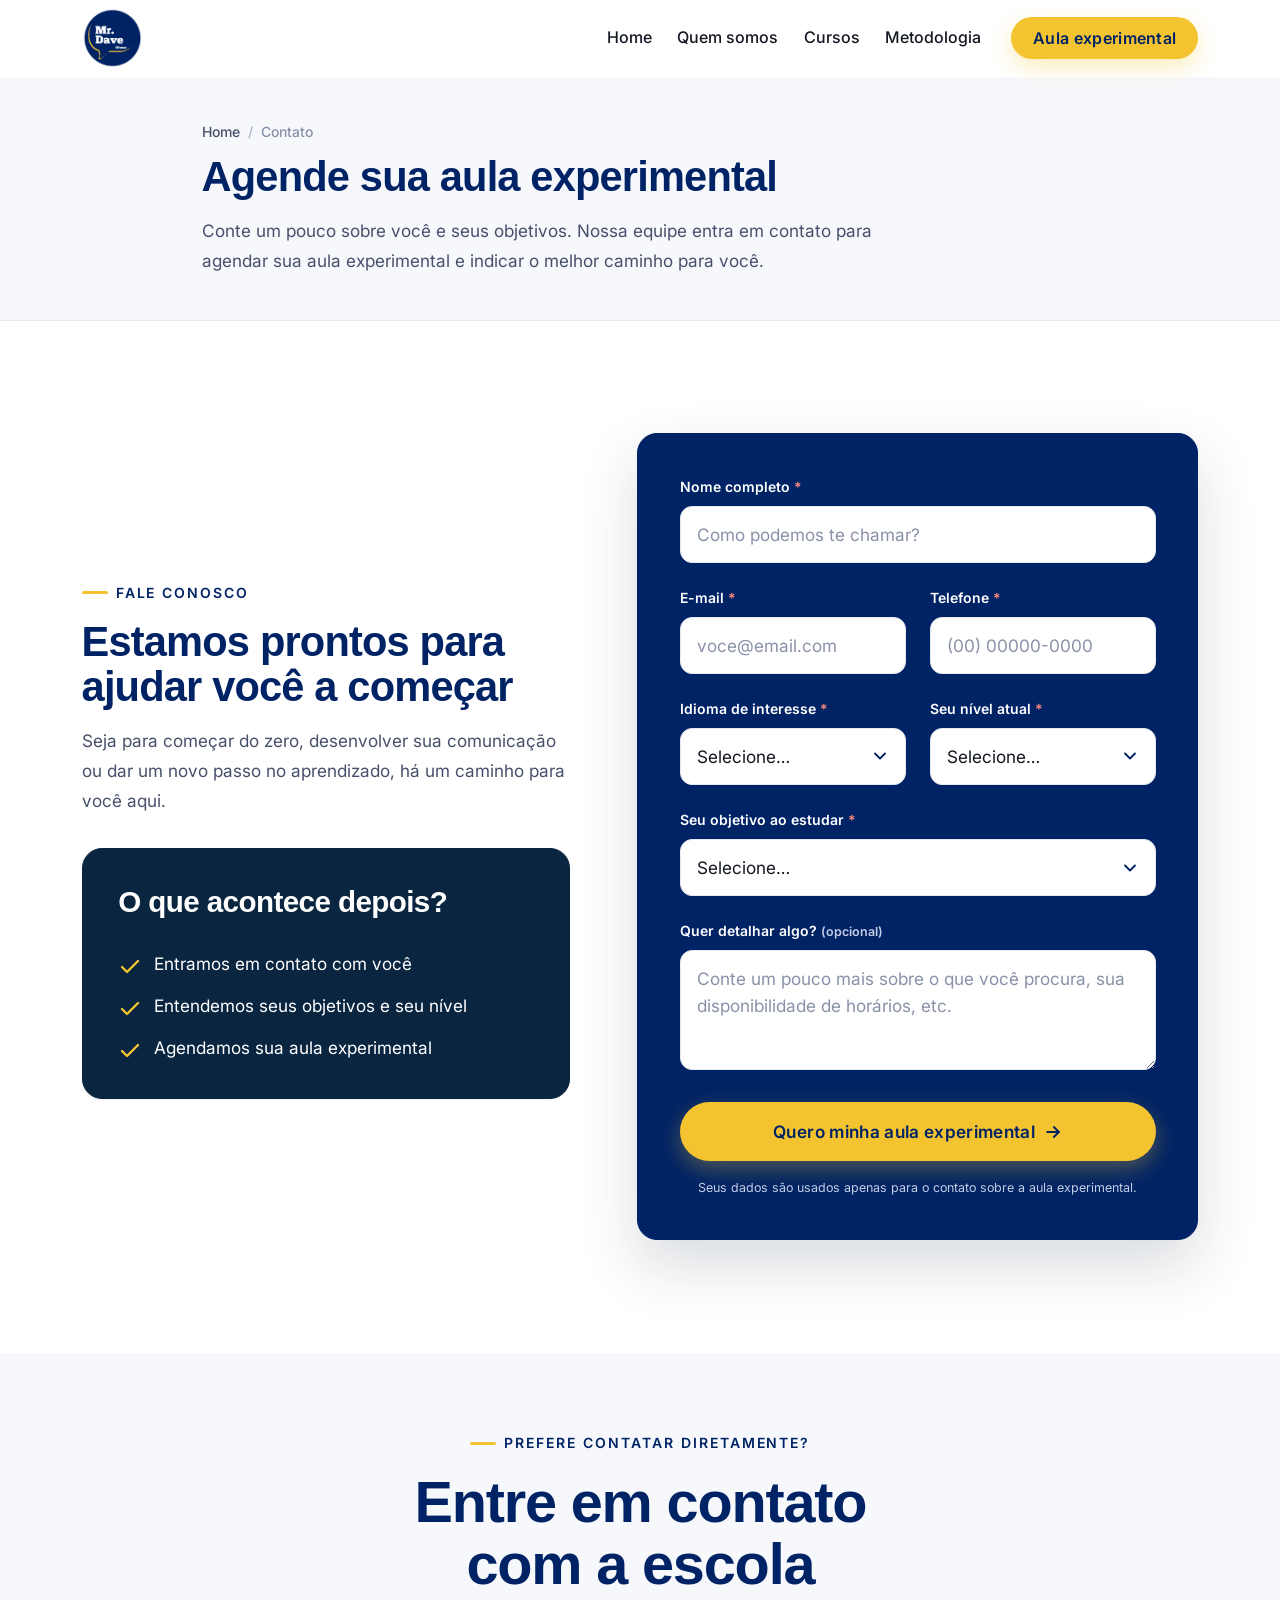
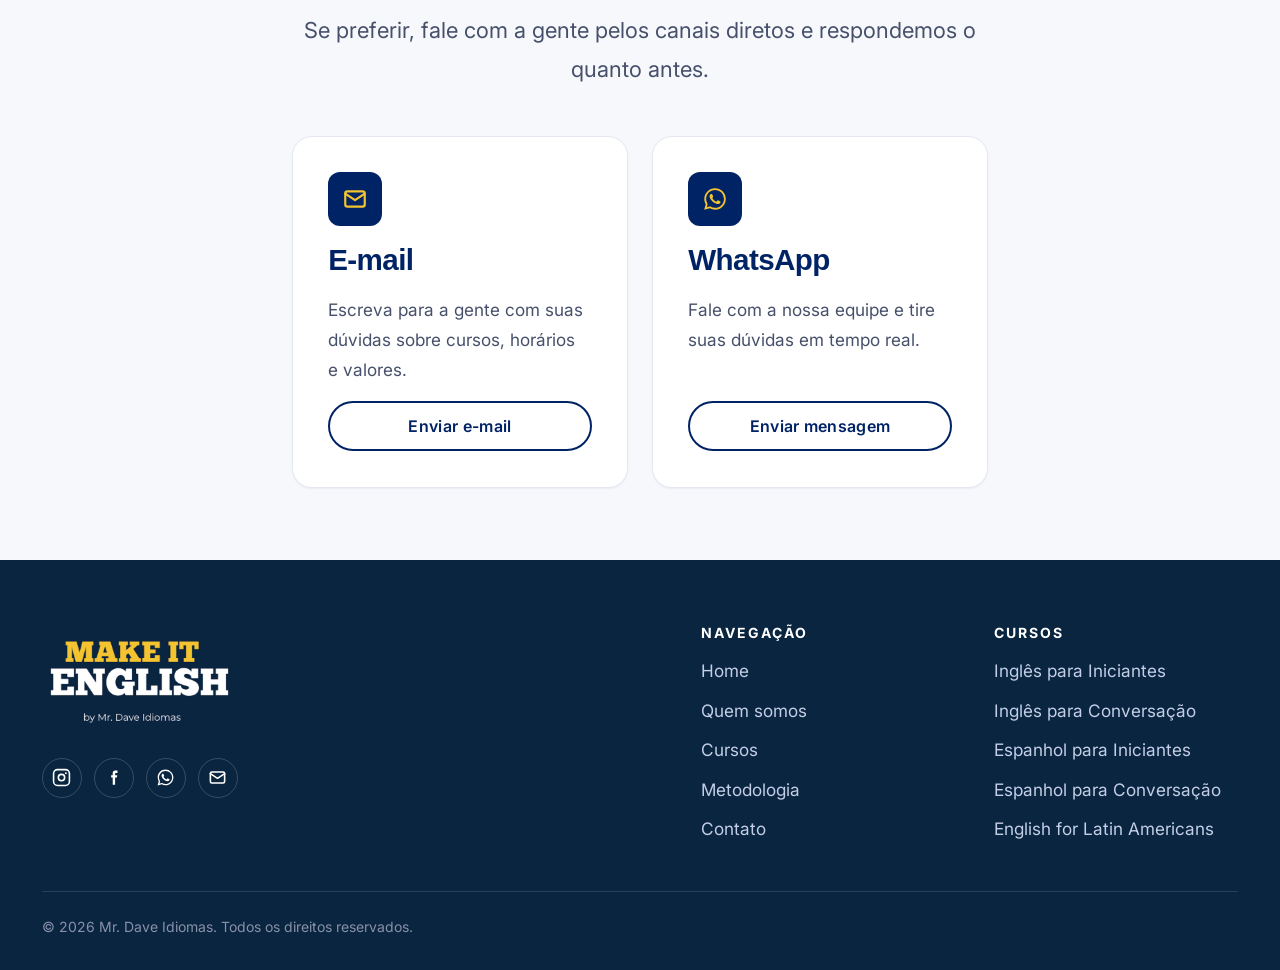
==== contato/index.html @ be6ec518 "Correção de formato do favicon" ====
<!DOCTYPE html>
<html lang="pt-BR">
<head>
  <meta charset="UTF-8" />
  <meta name="viewport" content="width=device-width, initial-scale=1.0" />
  <title>Aula experimental &amp; Contato — Mr. Dave Idiomas</title>
  <meta name="description" content="Agende sua aula experimental de inglês ou espanhol na Mr. Dave Idiomas. Preencha o formulário e nossa equipe entra em contato com você." />

  <link rel="icon" href="/assets/logos/favicon.png" type="image/svg+xml" />
  <link rel="apple-touch-icon" href="/assets/logos/mr-dave-tile.png" />
  <meta name="theme-color" content="#002365" />

  <meta property="og:type" content="website" />
  <meta property="og:title" content="Aula experimental — Mr. Dave Idiomas" />
  <meta property="og:description" content="Dê o primeiro passo para se comunicar com confiança." />
  <meta property="og:image" content="/assets/logos/mr-dave-tile.png" />

  <link rel="preconnect" href="https://fonts.googleapis.com" />
  <link rel="preconnect" href="https://fonts.gstatic.com" crossorigin />
  <link href="https://fonts.googleapis.com/css2?family=Inter:wght@400;500;600;700&family=Roboto+Slab:wght@400;500;700;900&display=swap" rel="stylesheet" />

  <link rel="stylesheet" href="/assets/css/tokens.css" />
  <link rel="stylesheet" href="/assets/css/base.css" />
  <link rel="stylesheet" href="/assets/css/components.css" />
  <link rel="stylesheet" href="/assets/css/pages.css" />
</head>
<body data-page="contato">
  <div id="site-header"></div>

  <main id="main">
    <!-- ================= PAGE HERO ================= -->
    <section class="page-hero">
      <div class="container page-hero__inner">
        <nav class="breadcrumb" aria-label="Você está em">
          <a href="/">Home</a><span aria-hidden="true">/</span> Contato
        </nav>
        <h1>Agende sua aula experimental</h1>
        <p class="page-hero__lead">
          Conte um pouco sobre você e seus objetivos. Nossa equipe entra em contato
          para agendar sua aula experimental e indicar o melhor caminho para você.
        </p>
      </div>
    </section>

    <!-- ================= CONTATO ================= -->
    <section class="section">
      <div class="container">
        <div class="contact-layout">
          <!-- Aside com informações -->
          <aside class="contact-aside">
            <div class="stack">
              <div>
                <p class="eyebrow">Fale conosco</p>
                <h2 style="font-size: var(--fs-2xl);">Estamos prontos para ajudar você a começar</h2>
                <p style="color: var(--color-ink-soft); line-height: var(--lh-relaxed); margin-top: var(--space-4);">
                  Seja para começar do zero, desenvolver sua comunicação ou dar um
                  novo passo no aprendizado, há um caminho para você aqui.
                </p>
              </div>

              <div class="card contact-next" data-reveal>
                <h3>O que acontece depois?</h3>
                <ul class="showcase__list" style="margin-top: var(--space-4);">
                  <li>
                    <svg viewBox="0 0 24 24" fill="none" stroke="currentColor" stroke-width="2.4" stroke-linecap="round" stroke-linejoin="round" aria-hidden="true"><path d="M20 6 9 17l-5-5"/></svg>
                    <span>Entramos em contato com você</span>
                  </li>
                  <li>
                    <svg viewBox="0 0 24 24" fill="none" stroke="currentColor" stroke-width="2.4" stroke-linecap="round" stroke-linejoin="round" aria-hidden="true"><path d="M20 6 9 17l-5-5"/></svg>
                    <span>Entendemos seus objetivos e seu nível</span>
                  </li>
                  <li>
                    <svg viewBox="0 0 24 24" fill="none" stroke="currentColor" stroke-width="2.4" stroke-linecap="round" stroke-linejoin="round" aria-hidden="true"><path d="M20 6 9 17l-5-5"/></svg>
                    <span>Agendamos sua aula experimental</span>
                  </li>
                </ul>
              </div>
            </div>
          </aside>

          <!-- Formulário -->
          <div data-form-wrapper>
            <div class="card contact-form-card" data-reveal>
              <!--
                Para receber os leads por e-mail, adicione o atributo data-endpoint
                ao <form> abaixo com a URL de um serviço de formulário
                (ex.: Formspree, Basin, Getform). Sem endpoint, o formulário apenas
                valida e exibe a mensagem de sucesso, sem enviar dados a lugar nenhum.
                Ex.: <form class="contact-form" data-endpoint="https://formspree.io/f/XXXX" ...>
              -->
              <form class="contact-form" novalidate>
                <div class="form-grid">
                  <div class="field field--full">
                    <label class="field__label" for="nome">Nome completo <span class="req" aria-hidden="true">*</span></label>
                    <input class="input" type="text" id="nome" name="nome" autocomplete="name" placeholder="Como podemos te chamar?" required />
                    <span class="field__error" role="alert"></span>
                  </div>

                  <div class="field">
                    <label class="field__label" for="email">E-mail <span class="req" aria-hidden="true">*</span></label>
                    <input class="input" type="email" id="email" name="email" autocomplete="email" placeholder="voce@email.com" required />
                    <span class="field__error" role="alert"></span>
                  </div>

                  <div class="field">
                    <label class="field__label" for="telefone">Telefone <span class="req" aria-hidden="true">*</span></label>
                    <input class="input" type="tel" id="telefone" name="telefone" autocomplete="tel" inputmode="numeric" placeholder="(00) 00000-0000" required />
                    <span class="field__error" role="alert"></span>
                  </div>

                  <div class="field">
                    <label class="field__label" for="idioma">Idioma de interesse <span class="req" aria-hidden="true">*</span></label>
                    <select class="select" id="idioma" name="idioma" required>
                      <option value="" disabled selected>Selecione…</option>
                      <option value="ingles">Inglês</option>
                      <option value="espanhol">Espanhol</option>
                      <option value="english-latin-americans">English for Latin Americans</option>
                      <option value="indeciso">Ainda não sei</option>
                    </select>
                    <span class="field__error" role="alert"></span>
                  </div>

                  <div class="field">
                    <label class="field__label" for="nivel">Seu nível atual <span class="req" aria-hidden="true">*</span></label>
                    <select class="select" id="nivel" name="nivel" required>
                      <option value="" disabled selected>Selecione…</option>
                      <option value="iniciante">Começando do zero</option>
                      <option value="basico">Básico</option>
                      <option value="intermediario">Intermediário</option>
                      <option value="avancado">Avançado</option>
                      <option value="nao-sei">Não tenho certeza</option>
                    </select>
                    <span class="field__error" role="alert"></span>
                  </div>

                  <div class="field field--full">
                    <label class="field__label" for="objetivo">Seu objetivo ao estudar <span class="req" aria-hidden="true">*</span></label>
                    <select class="select" id="objetivo" name="objetivo" required>
                      <option value="" disabled selected>Selecione…</option>
                      <option value="conversacao">Ganhar confiança para conversar</option>
                      <option value="base">Construir uma base sólida no idioma</option>
                      <option value="trabalho">Trabalho / carreira</option>
                      <option value="estudos">Estudos / intercâmbio</option>
                      <option value="viagem">Viagem</option>
                      <option value="outro">Outro</option>
                    </select>
                    <span class="field__error" role="alert"></span>
                  </div>

                  <div class="field field--full">
                    <label class="field__label" for="mensagem">Quer detalhar algo? <span class="field__hint">(opcional)</span></label>
                    <textarea class="textarea" id="mensagem" name="mensagem" placeholder="Conte um pouco mais sobre o que você procura, sua disponibilidade de horários, etc."></textarea>
                  </div>
                </div>

                <button class="btn btn--primary btn--lg btn--block" type="submit" style="margin-top: var(--space-6);">
                  Quero minha aula experimental
                  <svg class="btn__arrow" width="20" height="20" viewBox="0 0 24 24" fill="none" stroke="currentColor" stroke-width="2.2" stroke-linecap="round" stroke-linejoin="round" aria-hidden="true"><path d="M5 12h14"/><path d="m13 6 6 6-6 6"/></svg>
                </button>
                <p class="field__hint" style="margin-top: var(--space-4); text-align:center;">
                  Seus dados são usados apenas para o contato sobre a aula experimental.
                </p>
              </form>

              <!-- Mensagem de sucesso -->
              <div class="form-success" role="status">
                <span class="form-success__icon" aria-hidden="true">
                  <svg width="36" height="36" viewBox="0 0 24 24" fill="none" stroke="currentColor" stroke-width="2.4" stroke-linecap="round" stroke-linejoin="round"><path d="M22 11.08V12a10 10 0 1 1-5.93-9.14"/><path d="M22 4 12 14.01l-3-3"/></svg>
                </span>
                <h3>Recebemos o seu pedido!</h3>
                <p style="max-width: 40ch;">
                  Obrigado pelo interesse. Nossa equipe vai entrar em contato em breve
                  para agendar a sua aula experimental.
                </p>
                <a class="btn btn--ghost-light" href="/">Voltar para a home</a>
              </div>
            </div>
          </div>
        </div>
      </div>
    </section>

    <!-- ================= CONTATO DIRETO ================= -->
    <section class="section section--alt section--tight">
      <div class="container container--narrow">
        <div class="section-head section-head--center" data-reveal>
          <p class="eyebrow" style="justify-content: center;">Prefere contatar diretamente?</p>
          <h2>Entre em contato com a escola</h2>
          <p class="section-lead">
            Se preferir, fale com a gente pelos canais diretos e respondemos o
            quanto antes.
          </p>
        </div>

        <div class="grid grid--2" data-reveal-stagger="100">
          <div class="card card--hover" data-reveal>
            <span class="icon-badge" aria-hidden="true">
              <svg viewBox="0 0 24 24" fill="none" stroke="currentColor" stroke-width="2" stroke-linecap="round" stroke-linejoin="round"><rect x="3" y="5" width="18" height="14" rx="2"/><path d="m3 7 9 6 9-6"/></svg>
            </span>
            <h3 class="card__title">E-mail</h3>
            <p class="card__text">
              Escreva para a gente com suas dúvidas sobre cursos, horários e
              valores.
            </p>
            <a class="btn btn--outline" href="mailto:mrdaveidiomas@gmail.com" style="margin-top: auto;">
              Enviar e-mail
            </a>
          </div>

          <div class="card card--hover" data-reveal>
            <span class="icon-badge" aria-hidden="true">
              <svg viewBox="0 0 24 24" fill="currentColor"><path d="M12.04 2C6.58 2 2.13 6.45 2.13 11.91c0 1.75.46 3.45 1.32 4.95L2 22l5.25-1.38a9.9 9.9 0 0 0 4.79 1.22h.01c5.46 0 9.91-4.45 9.91-9.91 0-2.65-1.03-5.14-2.9-7.01A9.82 9.82 0 0 0 12.04 2Zm0 18.13h-.01a8.2 8.2 0 0 1-4.18-1.15l-.3-.18-3.11.82.83-3.04-.2-.31a8.23 8.23 0 0 1-1.26-4.38c0-4.54 3.7-8.24 8.24-8.24 2.2 0 4.27.86 5.83 2.42a8.19 8.19 0 0 1 2.41 5.83c0 4.54-3.7 8.24-8.24 8.24Zm4.52-6.16c-.25-.12-1.47-.72-1.69-.81-.23-.08-.39-.12-.56.13-.16.25-.64.81-.79.98-.14.16-.29.18-.54.06-.25-.12-1.05-.39-1.99-1.23-.74-.66-1.23-1.47-1.38-1.72-.14-.25-.02-.38.11-.51.11-.11.25-.29.37-.43.13-.14.17-.25.25-.41.08-.16.04-.31-.02-.43-.06-.12-.56-1.34-.76-1.84-.2-.48-.4-.42-.56-.43-.14-.01-.31-.01-.48-.01-.16 0-.43.06-.66.31-.23.25-.87.85-.87 2.07 0 1.22.89 2.4 1.01 2.56.12.16 1.75 2.67 4.24 3.74.59.26 1.05.41 1.41.52.59.19 1.13.16 1.56.1.48-.07 1.47-.6 1.68-1.18.21-.58.21-1.07.14-1.18-.06-.11-.22-.17-.47-.29Z"/></svg>
            </span>
            <h3 class="card__title">WhatsApp</h3>
            <p class="card__text">
              Fale com a nossa equipe e tire suas dúvidas em tempo real.
            </p>
            <a class="btn btn--outline" href="https://wa.me/5512988336873?text=Ol%C3%A1!%20Tenho%20interesse%20nos%20cursos%20da%20Mr.%20Dave%20Idiomas." target="_blank" rel="noopener" style="margin-top: auto;">
              Enviar mensagem
            </a>
          </div>
        </div>
      </div>
    </section>
  </main>

  <div id="site-footer"></div>

  <script src="/assets/js/includes.js"></script>
  <script src="/assets/js/main.js"></script>
  <script src="/assets/js/form.js"></script>
</body>
</html>
---- assets/css/tokens.css ----
/* ==========================================================================
   Mr. Dave Idiomas — Design Tokens
   Fonte única de verdade para cores, tipografia, espaçamento e afins.
   Não use valores "hard-coded" nas demais folhas de estilo — use as variáveis.
   ========================================================================== */

:root {
  /* ---- Cores da marca ---------------------------------------------------- */
  --color-navy: #002365;        /* azul marinho — títulos, fundos destacados  */
  --color-navy-deep: #0a2540;   /* azul escuro — rodapé, detalhes             */
  --color-yellow: #f4c430;      /* amarelo — destaques, ícones                */
  --color-white: #ffffff;       /* branco puro                                */
  --color-black: #0d0d0d;       /* preto (texto principal)                    */

  /* ---- Variações coerentes da paleta ------------------------------------- */
  --color-navy-700: #032a72;
  --color-navy-800: #001a4d;
  --color-navy-050: #eef2fb;    /* tinta de fundo suave (azul lavado)         */
  --color-navy-100: #dbe3f5;
  --color-yellow-600: #d9a91f;  /* amarelo mais fechado (hover em ícones)     */
  --color-yellow-100: #fdf3d3;  /* amarelo lavado (realces de fundo)          */

  /* ---- Cores neutras ----------------------------------------------------- */
  --color-ink: #131722;         /* texto padrão (preto suavizado p/ leitura)  */
  --color-ink-soft: #47506b;    /* texto secundário / apoio                   */
  --color-ink-faint: #8891a8;   /* legendas, placeholders                     */
  --color-line: #e5e8f0;        /* bordas e divisórias                        */
  --color-surface: #ffffff;     /* superfície de cartões                      */
  --color-surface-alt: #f6f8fc; /* fundo de seção alternada                   */

  /* ---- Papéis semânticos ------------------------------------------------- */
  --bg-page: var(--color-white);
  --bg-inverse: var(--color-navy);
  --text-body: var(--color-ink);
  --text-heading: var(--color-navy);
  --text-on-dark: var(--color-white);
  --text-on-dark-soft: #c4cee6;
  --accent: var(--color-yellow);
  --focus-ring: #3d6bff;

  /* ---- Tipografia -------------------------------------------------------- */
  --font-display: "Lulo clean", sans-serif; /* títulos/logo    */
  --font-body: "Inter", "Segoe UI", system-ui, -apple-system, sans-serif;

  --fw-regular: 400;
  --fw-medium: 500;
  --fw-semibold: 600;
  --fw-bold: 700;
  --fw-black: 900;

  /* Escala tipográfica fluida (clamp: mínimo, preferido, máximo) */
  --fs-xs: 0.78rem;
  --fs-sm: 0.875rem;
  --fs-base: 1rem;
  --fs-md: 1.075rem;
  --fs-lg: clamp(1.15rem, 1.05rem + 0.5vw, 1.375rem);
  --fs-xl: clamp(1.4rem, 1.2rem + 1vw, 1.85rem);
  --fs-2xl: clamp(1.8rem, 1.4rem + 2vw, 2.6rem);
  --fs-3xl: clamp(2.3rem, 1.7rem + 3vw, 3.6rem);
  --fs-4xl: clamp(2.8rem, 1.9rem + 4.4vw, 4.75rem);

  --lh-tight: 1.08;
  --lh-snug: 1.25;
  --lh-normal: 1.6;
  --lh-relaxed: 1.75;

  --ls-tight: -0.02em;
  --ls-normal: 0;
  --ls-wide: 0.02em;
  --ls-caps: 0.14em;   /* rótulos em caixa alta */

  /* ---- Espaçamento (escala de 4px) --------------------------------------- */
  --space-1: 0.25rem;
  --space-2: 0.5rem;
  --space-3: 0.75rem;
  --space-4: 1rem;
  --space-5: 1.5rem;
  --space-6: 2rem;
  --space-7: 3rem;
  --space-8: 4rem;
  --space-9: 6rem;
  --space-10: 8rem;

  /* Ritmo vertical entre seções */
  --section-y: clamp(3.5rem, 2.2rem + 6vw, 7rem);
  --section-y-tight: clamp(2.5rem, 1.8rem + 3.5vw, 4.5rem);

  /* ---- Layout ------------------------------------------------------------ */
  --container-max: 1200px;
  --container-narrow: 780px;
  --container-wide: 1360px;
  --gutter: clamp(1.15rem, 0.6rem + 2.5vw, 2.75rem);
  --header-h: 76px;

  /* ---- Raios ------------------------------------------------------------- */
  --radius-sm: 6px;
  --radius-md: 12px;
  --radius-lg: 20px;
  --radius-xl: 28px;
  --radius-pill: 999px;

  /* ---- Sombras (suaves, com tom azulado) --------------------------------- */
  --shadow-xs: 0 1px 2px rgba(10, 37, 64, 0.06);
  --shadow-sm: 0 4px 14px rgba(10, 37, 64, 0.07);
  --shadow-md: 0 14px 34px rgba(10, 37, 64, 0.10);
  --shadow-lg: 0 26px 60px rgba(10, 37, 64, 0.16);
  --shadow-focus: 0 0 0 3px rgba(61, 107, 255, 0.35);

  /* ---- Movimento --------------------------------------------------------- */
  --ease-out: cubic-bezier(0.22, 0.61, 0.36, 1);
  --ease-in-out: cubic-bezier(0.65, 0.05, 0.36, 1);
  --dur-fast: 160ms;
  --dur-base: 260ms;
  --dur-slow: 520ms;
  --dur-reveal: 720ms;

  /* ---- Camadas (z-index) ------------------------------------------------- */
  --z-header: 100;
  --z-menu: 120;
  --z-overlay: 110;
  --z-top: 200;
}
---- assets/css/base.css ----
/* ==========================================================================
   Base — reset leve, elementos globais, tipografia e utilidades de layout
   ========================================================================== */

*,
*::before,
*::after {
  box-sizing: border-box;
}

* {
  margin: 0;
}

html {
  -webkit-text-size-adjust: 100%;
  scroll-behavior: smooth;
  scroll-padding-top: calc(var(--header-h) + var(--space-4));
}

@media (prefers-reduced-motion: reduce) {
  html {
    scroll-behavior: auto;
  }
}

body {
  font-family: var(--font-body);
  font-size: var(--fs-md);
  line-height: var(--lh-normal);
  color: var(--text-body);
  background-color: var(--bg-page);
  -webkit-font-smoothing: antialiased;
  -moz-osx-font-smoothing: grayscale;
  text-rendering: optimizeLegibility;
  overflow-x: hidden;
}

img,
picture,
svg {
  display: block;
  max-width: 100%;
}

a {
  color: inherit;
  text-decoration: none;
}

button,
input,
select,
textarea {
  font: inherit;
  color: inherit;
}

ul[role="list"],
ol[role="list"] {
  list-style: none;
  padding: 0;
}

:focus-visible {
  outline: 3px solid var(--focus-ring);
  outline-offset: 2px;
  border-radius: var(--radius-sm);
}

::selection {
  background: var(--color-yellow);
  color: var(--color-navy);
}

/* ---- Tipografia -------------------------------------------------------- */
h1,
h2,
h3,
h4 {
  font-family: var(--font-display);
  color: var(--text-heading);
  line-height: var(--lh-tight);
  letter-spacing: var(--ls-tight);
  font-weight: var(--fw-bold);
  text-wrap: balance;
}

h1 {
  font-size: var(--fs-4xl);
}

h2 {
  font-size: var(--fs-3xl);
}

h3 {
  font-size: var(--fs-xl);
  line-height: var(--lh-snug);
}

h4 {
  font-size: var(--fs-lg);
  line-height: var(--lh-snug);
}

p {
  text-wrap: pretty;
}

strong {
  font-weight: var(--fw-semibold);
  color: var(--color-navy);
}

/* ---- Layout: container & seções --------------------------------------- */
.container {
  width: 100%;
  max-width: var(--container-max);
  margin-inline: auto;
  padding-inline: var(--gutter);
}

.container--narrow {
  max-width: var(--container-narrow);
}

.container--wide {
  max-width: var(--container-wide);
}

.section {
  padding-block: var(--section-y);
}

.section--tight {
  padding-block: var(--section-y-tight);
}

.section--alt {
  background-color: var(--color-surface-alt);
}

.section--navy {
  background-color: var(--color-navy);
  color: var(--text-on-dark);
}

.section--navy h1,
.section--navy h2,
.section--navy h3,
.section--navy h4 {
  color: var(--text-on-dark);
}

/* ---- Cabeçalho de seção ------------------------------------------------ */
.section-head {
  max-width: 46rem;
  margin-bottom: var(--space-7);
}

.section-head--center {
  margin-inline: auto;
  text-align: center;
}

.eyebrow {
  display: inline-flex;
  align-items: center;
  gap: var(--space-2);
  font-family: var(--font-body);
  font-size: var(--fs-sm);
  font-weight: var(--fw-semibold);
  letter-spacing: var(--ls-caps);
  text-transform: uppercase;
  color: var(--color-navy);
  margin-bottom: var(--space-4);
}

.eyebrow::before {
  content: "";
  inline-size: 26px;
  block-size: 3px;
  border-radius: var(--radius-pill);
  background: var(--color-yellow);
}

.section--navy .eyebrow,
.eyebrow--on-dark {
  color: var(--color-yellow);
}

.section-lead {
  margin-top: var(--space-4);
  font-size: var(--fs-lg);
  color: var(--color-ink-soft);
  line-height: var(--lh-relaxed);
}

.section--navy .section-lead {
  color: var(--text-on-dark-soft);
}

/* ---- Utilidades -------------------------------------------------------- */
.text-center {
  text-align: center;
}

.measure {
  max-width: 62ch;
}

.stack > * + * {
  margin-top: var(--flow, var(--space-4));
}

.highlight {
  color: var(--color-navy);
  font-weight: var(--fw-semibold);
  background: linear-gradient(transparent 62%, var(--color-yellow-100) 0);
  padding-inline: 0.1em;
}

.visually-hidden {
  position: absolute !important;
  width: 1px;
  height: 1px;
  padding: 0;
  margin: -1px;
  overflow: hidden;
  clip: rect(0, 0, 0, 0);
  white-space: nowrap;
  border: 0;
}

.skip-link {
  position: absolute;
  top: -100%;
  left: var(--space-4);
  z-index: var(--z-top);
  background: var(--color-navy);
  color: var(--color-white);
  padding: var(--space-3) var(--space-5);
  border-radius: var(--radius-md);
  box-shadow: var(--shadow-md);
  transition: top var(--dur-fast) var(--ease-out);
}

.skip-link:focus {
  top: var(--space-3);
}
---- assets/css/components.css ----
/* ==========================================================================
   Componentes — botões, cabeçalho, rodapé, cartões, formulário, FAQ, etc.
   ========================================================================== */

/* ---- Botões ------------------------------------------------------------ */
.btn {
  --btn-bg: var(--color-navy);
  --btn-fg: var(--color-white);
  display: inline-flex;
  align-items: center;
  justify-content: center;
  gap: var(--space-2);
  font-family: var(--font-body);
  font-weight: var(--fw-semibold);
  font-size: var(--fs-base);
  line-height: 1;
  letter-spacing: var(--ls-wide);
  padding: 0.95rem 1.6rem;
  border: 2px solid transparent;
  border-radius: var(--radius-pill);
  background: var(--btn-bg);
  color: var(--btn-fg);
  cursor: pointer;
  transition: transform var(--dur-base) var(--ease-out),
    background-color var(--dur-base) var(--ease-out),
    box-shadow var(--dur-base) var(--ease-out),
    border-color var(--dur-base) var(--ease-out),
    color var(--dur-base) var(--ease-out);
  will-change: transform;
}

.btn:hover {
  transform: translateY(-2px);
  box-shadow: var(--shadow-md);
}

.btn:active {
  transform: translateY(0);
}

.btn--primary {
  --btn-bg: var(--color-yellow);
  --btn-fg: var(--color-navy);
  box-shadow: 0 8px 22px rgba(244, 196, 48, 0.32);
}

.btn--primary:hover {
  --btn-bg: var(--color-yellow-600);
  box-shadow: 0 12px 30px rgba(244, 196, 48, 0.4);
}

.btn--navy {
  --btn-bg: var(--color-navy);
  --btn-fg: var(--color-white);
}

.btn--navy:hover {
  --btn-bg: var(--color-navy-700);
}

.btn--outline {
  --btn-bg: transparent;
  --btn-fg: var(--color-navy);
  border-color: var(--color-navy);
}

.btn--outline:hover {
  --btn-bg: var(--color-navy);
  --btn-fg: var(--color-white);
}

.btn--ghost-light {
  --btn-bg: transparent;
  --btn-fg: var(--color-white);
  border-color: rgba(255, 255, 255, 0.4);
}

.btn--ghost-light:hover {
  --btn-bg: var(--color-white);
  --btn-fg: var(--color-navy);
  border-color: var(--color-white);
}

.btn--lg {
  padding: 1.1rem 2rem;
  font-size: var(--fs-md);
}

.btn--block {
  width: 100%;
}

.btn .btn__arrow {
  transition: transform var(--dur-base) var(--ease-out);
}

.btn:hover .btn__arrow {
  transform: translateX(4px);
}

/* Link com seta (padrão dos CTAs "Conheça ... →") */
.arrow-link {
  display: inline-flex;
  align-items: center;
  gap: var(--space-2);
  font-weight: var(--fw-semibold);
  color: var(--color-navy);
  letter-spacing: var(--ls-wide);
  padding-bottom: 3px;
  background: linear-gradient(var(--color-yellow), var(--color-yellow)) left bottom / 0% 3px no-repeat;
  transition: background-size var(--dur-base) var(--ease-out), color var(--dur-base) var(--ease-out);
}

.arrow-link svg {
  transition: transform var(--dur-base) var(--ease-out);
}

.arrow-link:hover {
  background-size: 100% 3px;
}

.arrow-link:hover svg {
  transform: translateX(5px);
}

.section--navy .arrow-link {
  color: var(--color-yellow);
}

/* ---- Cabeçalho / navegação -------------------------------------------- */
.site-header {
  position: sticky;
  top: 0;
  z-index: var(--z-header);
  background: rgba(255, 255, 255, 0.86);
  backdrop-filter: saturate(160%) blur(12px);
  -webkit-backdrop-filter: saturate(160%) blur(12px);
  border-bottom: 1px solid transparent;
  transition: box-shadow var(--dur-base) var(--ease-out),
    border-color var(--dur-base) var(--ease-out),
    background-color var(--dur-base) var(--ease-out);
}

.site-header.is-scrolled {
  box-shadow: var(--shadow-sm);
  border-bottom-color: var(--color-line);
}

.nav {
  display: flex;
  align-items: center;
  justify-content: flex-end;
  gap: var(--space-5);
  block-size: var(--header-h);
}
.brand{
  display: flex;
  justify-content: flex-start;
}

.brand {
  display: inline-flex;
  align-items: center;
  flex-shrink: 0;
}

.brand img {
  block-size: 60px;
  width: auto;
  transition: transform var(--dur-base) var(--ease-out);
}

.brand:hover img {
  transform: scale(1.04);
}

.nav__menu {
  display: flex;
  align-items: center;
  gap: clamp(0.4rem, 0.1rem + 1vw, 1.6rem);
  list-style: none;
  margin: 0;
  padding: 0;
}

.nav__link {
  position: relative;
  display: inline-block;
  padding: 0.5rem 0.35rem;
  font-weight: var(--fw-medium);
  font-size: var(--fs-base);
  color: var(--color-ink);
  transition: color var(--dur-fast) var(--ease-out);
}

.nav__link::after {
  content: "";
  position: absolute;
  left: 0.35rem;
  right: 0.35rem;
  bottom: 0.1rem;
  height: 2px;
  border-radius: var(--radius-pill);
  background: var(--color-yellow);
  transform: scaleX(0);
  transform-origin: left;
  transition: transform var(--dur-base) var(--ease-out);
}

.nav__link:hover {
  color: var(--color-navy);
}

.nav__link:hover::after,
.nav__link.is-active::after {
  transform: scaleX(1);
}

.nav__link.is-active {
  color: var(--color-navy);
  font-weight: var(--fw-semibold);
}

.nav__actions {
  display: flex;
  align-items: center;
  gap: var(--space-3);
}

.nav__cta {
  padding: 0.7rem 1.25rem;
}

/* Botão hambúrguer */
.nav__toggle {
  display: none;
  flex-direction: column;
  justify-content: center;
  gap: 5px;
  inline-size: 46px;
  block-size: 46px;
  padding: 0 11px;
  background: transparent;
  border: 1px solid var(--color-line);
  border-radius: var(--radius-md);
  cursor: pointer;
}

.nav__toggle span {
  display: block;
  block-size: 2px;
  background: var(--color-navy);
  border-radius: var(--radius-pill);
  transition: transform var(--dur-base) var(--ease-out),
    opacity var(--dur-fast) var(--ease-out);
}

.nav__toggle[aria-expanded="true"] span:nth-child(1) {
  transform: translateY(7px) rotate(45deg);
}

.nav__toggle[aria-expanded="true"] span:nth-child(2) {
  opacity: 0;
}

.nav__toggle[aria-expanded="true"] span:nth-child(3) {
  transform: translateY(-7px) rotate(-45deg);
}

/* Menu móvel */
@media (max-width: 900px) {
  .nav__toggle {
    display: flex;
  }

  .nav__panel {
    position: fixed;
    inset: var(--header-h) 0 auto 0;
    z-index: var(--z-menu);
    display: grid;
    gap: var(--space-5);
    padding: var(--space-6) var(--gutter) var(--space-7);
    background: var(--color-white);
    border-bottom: 1px solid var(--color-line);
    box-shadow: var(--shadow-lg);
    transform: translateY(-14px);
    opacity: 0;
    visibility: hidden;
    transition: transform var(--dur-base) var(--ease-out),
      opacity var(--dur-base) var(--ease-out),
      visibility var(--dur-base);
  }

  .nav__panel.is-open {
    transform: translateY(0);
    opacity: 1;
    visibility: visible;
  }

  .nav__menu {
    flex-direction: column;
    align-items: stretch;
    gap: 0;
  }

  .nav__menu li {
    border-bottom: 1px solid var(--color-line);
  }

  .nav__link {
    display: block;
    padding: var(--space-4) 0;
    font-size: var(--fs-lg);
  }

  .nav__link::after {
    display: none;
  }

  .nav__actions--desktop {
    display: none;
  }

  .nav__panel .nav__cta {
    justify-content: center;
    padding: 1rem;
    font-size: var(--fs-md);
  }
}

@media (min-width: 901px) {
  /* Logo à esquerda; menu + CTA agrupados à direita (não centralizados) */
  .nav__panel {
    margin-inline-start: auto;
  }

  .nav__panel .nav__cta {
    display: none;
  }
}

body.menu-open {
  overflow: hidden;
}

/* ---- Cartões ----------------------------------------------------------- */
.card {
  position: relative;
  display: flex;
  flex-direction: column;
  gap: var(--space-4);
  padding: clamp(1.5rem, 1rem + 1.5vw, 2.25rem);
  background: var(--color-surface);
  border: 1px solid var(--color-line);
  border-radius: var(--radius-lg);
  box-shadow: var(--shadow-xs);
  transition: transform var(--dur-base) var(--ease-out),
    box-shadow var(--dur-base) var(--ease-out),
    border-color var(--dur-base) var(--ease-out);
}

.card--hover:hover {
  transform: translateY(-6px);
  box-shadow: var(--shadow-md);
  border-color: var(--color-navy-100);
}

/* Cartão sobre fundo escuro (ex.: seção navy "Por que aprender") */
.card--on-dark {
  background: var(--color-navy-deep);
  border-color: rgba(255, 255, 255, 0.14);
  box-shadow: none;
}

.card--on-dark .card__title,
.card--on-dark .feature__title {
  color: var(--color-white);
}

.card--on-dark .card__text {
  color: var(--text-on-dark-soft);
}

.card--on-dark.card--hover:hover {
  background: #0d2c50;
  border-color: rgba(244, 196, 48, 0.45);
}

.card__title {
  color: var(--color-navy);
}

.card__text {
  color: var(--color-ink-soft);
  line-height: var(--lh-relaxed);
}

/* Ícone em "selo" — fundo azul marinho e ícone amarelo (padrão da marca) */
.icon-badge {
  display: inline-grid;
  place-items: center;
  inline-size: 54px;
  block-size: 54px;
  border-radius: var(--radius-md);
  background: var(--color-navy);
  color: var(--color-yellow);
  flex-shrink: 0;
  transition: transform var(--dur-base) var(--ease-out),
    box-shadow var(--dur-base) var(--ease-out);
}

/* O selo reage junto com o cartão ao passar o mouse (micro-interação
   consistente em todas as grades de cartões do site). */
.card--hover:hover .icon-badge {
  transform: translateY(-2px) scale(1.06) rotate(-3deg);
}

.icon-badge svg {
  inline-size: 26px;
  block-size: 26px;
}

/* Alias mantido por compatibilidade — igual ao padrão */
.icon-badge--navy {
  background: var(--color-navy);
  color: var(--color-yellow);
}

/* Variante para uso sobre superfícies escuras: ganha um anel amarelo
   para o selo azul se destacar do fundo navy. */
.icon-badge--on-dark {
  background: var(--color-navy);
  color: var(--color-yellow);
  box-shadow: 0 0 0 1.5px rgba(244, 196, 48, 0.45);
}

/* Grades reutilizáveis */
.grid {
  display: grid;
  gap: var(--space-5);
}

.grid--2 {
  grid-template-columns: repeat(2, 1fr);
}

.grid--3 {
  grid-template-columns: repeat(3, 1fr);
}

.grid--4 {
  grid-template-columns: repeat(4, 1fr);
}

@media (max-width: 900px) {
  .grid--3,
  .grid--4 {
    grid-template-columns: repeat(2, 1fr);
  }
}

@media (max-width: 620px) {
  .grid--2,
  .grid--3,
  .grid--4 {
    grid-template-columns: 1fr;
  }
}

/* ---- Selo de estatística / diferencial -------------------------------- */
.feature {
  gap: var(--space-4);
}

.feature__title {
  font-size: var(--fs-lg);
  color: var(--color-navy);
}

/* ---- Depoimentos / feedback ------------------------------------------- */
.testimonial {
  display: flex;
  flex-direction: column;
  gap: var(--space-5);
  height: 100%;
}

.testimonial__quote {
  font-size: var(--fs-lg);
  line-height: var(--lh-relaxed);
  color: var(--color-ink);
}

.testimonial__quote::before {
  content: "\201C";
  display: block;
  font-family: var(--font-display);
  font-size: 3.5rem;
  line-height: 0.6;
  color: var(--color-yellow);
  margin-bottom: var(--space-3);
}

.testimonial__person {
  display: flex;
  align-items: center;
  gap: var(--space-3);
  margin-top: auto;
}

.testimonial__avatar {
  inline-size: 46px;
  block-size: 46px;
  border-radius: var(--radius-pill);
  display: grid;
  place-items: center;
  background: var(--color-navy);
  color: var(--color-white);
  font-family: var(--font-display);
  font-weight: var(--fw-bold);
  flex-shrink: 0;
}

.testimonial__name {
  font-weight: var(--fw-semibold);
  color: var(--color-navy);
}

.testimonial__meta {
  font-size: var(--fs-sm);
  color: var(--color-ink-faint);
}

/* ---- Planos / valores -------------------------------------------------- */
.plan {
  gap: var(--space-5);
}

.plan__head {
  display: flex;
  align-items: center;
  gap: var(--space-3);
}

.plan__name {
  font-family: var(--font-display);
  font-weight: var(--fw-bold);
  font-size: var(--fs-xl);
  color: var(--color-navy);
  line-height: var(--lh-tight);
}

.plan__freq {
  font-size: var(--fs-sm);
  font-weight: var(--fw-semibold);
  color: var(--color-ink-soft);
  margin-top: 2px;
}

.plan__price {
  display: flex;
  align-items: baseline;
  flex-wrap: wrap;
  gap: var(--space-2);
  padding-block: var(--space-4);
  border-block: 1px solid var(--color-line);
}

.plan__amount {
  font-family: var(--font-display);
  font-weight: var(--fw-bold);
  font-size: var(--fs-3xl);
  color: var(--color-navy);
  line-height: 1;
}

.plan__amount .plan__currency {
  font-size: 0.5em;
  vertical-align: text-top;
  margin-inline-end: 2px;
  color: var(--color-ink-soft);
}

.plan__unit {
  font-size: var(--fs-sm);
  color: var(--color-ink-soft);
}

.plan__desc {
  color: var(--color-ink-soft);
  line-height: var(--lh-relaxed);
}

.plan .btn {
  margin-top: auto;
}

/* Plano em destaque (melhor custo por aula) */
.plan--featured {
  border-color: var(--color-navy);
  box-shadow: var(--shadow-md);
}

.plan__ribbon {
  position: absolute;
  inset-block-start: 0;
  inset-inline-end: 30%;
  transform: translateY(-50%);
  background: var(--color-yellow);
  color: var(--color-navy);
  font-size: var(--fs-xs);
  font-weight: var(--fw-bold);
  letter-spacing: var(--ls-wide);
  text-transform: uppercase;
  padding: 0.35rem 0.8rem;
  border-radius: var(--radius-pill);
  box-shadow: var(--shadow-sm);
}

.plans-note {
  margin-top: var(--space-6);
  text-align: center;
  font-size: var(--fs-sm);
  color: var(--color-ink-faint);
}

/* ---- FAQ (acordeão) ---------------------------------------------------- */
.faq {
  display: grid;
  gap: var(--space-3);
}

.faq__item {
  border: 1px solid var(--color-line);
  border-radius: var(--radius-md);
  background: var(--color-surface);
  overflow: hidden;
  transition: border-color var(--dur-base) var(--ease-out),
    box-shadow var(--dur-base) var(--ease-out);
}

.faq__item.is-open {
  border-color: var(--color-navy-100);
  box-shadow: var(--shadow-sm);
}

.faq__item:not(.is-open):hover {
  border-color: var(--color-navy-100);
  box-shadow: var(--shadow-xs);
}

.faq__trigger {
  inline-size: 100%;
  display: flex;
  align-items: center;
  justify-content: space-between;
  gap: var(--space-4);
  padding: var(--space-5);
  background: transparent;
  border: 0;
  text-align: left;
  cursor: pointer;
  font-family: var(--font-display);
  font-weight: var(--fw-semibold);
  font-size: var(--fs-lg);
  color: var(--color-navy);
}

.faq__icon {
  position: relative;
  inline-size: 22px;
  block-size: 22px;
  flex-shrink: 0;
}

.faq__icon::before,
.faq__icon::after {
  content: "";
  position: absolute;
  background: var(--color-yellow-600);
  border-radius: var(--radius-pill);
  transition: transform var(--dur-base) var(--ease-out),
    opacity var(--dur-base) var(--ease-out);
}

.faq__icon::before {
  inset: 10px 0;
  height: 2.5px;
}

.faq__icon::after {
  inset: 0 10px;
  width: 2.5px;
}

.faq__item.is-open .faq__icon::after {
  transform: scaleY(0);
  opacity: 0;
}

.faq__panel {
  display: grid;
  grid-template-rows: 0fr;
  transition: grid-template-rows var(--dur-base) var(--ease-out);
}

.faq__item.is-open .faq__panel {
  grid-template-rows: 1fr;
}

.faq__panel > div {
  overflow: hidden;
}

.faq__answer {
  padding: 0 var(--space-5) var(--space-5);
  color: var(--color-ink-soft);
  line-height: var(--lh-relaxed);
}

/* ---- Rodapé ------------------------------------------------------------ */
.site-footer {
  background: var(--color-navy-deep);
  color: var(--text-on-dark-soft);
  padding-block: var(--space-8) var(--space-6);
}

.footer__top {
  display: grid;
  grid-template-columns: 2.5fr 1fr 1fr;
  gap: var(--space-7);
  padding-bottom: var(--space-7);
  border-bottom: 1px solid rgba(255, 255, 255, 0.12);
}

.footer__brand img {
  block-size: 110px;
  width: auto;
  margin-bottom: var(--space-4);
}

.footer__tagline {
  color: var(--text-on-dark-soft);
  line-height: var(--lh-relaxed);
  max-width: 34ch;
}

.footer__col h4 {
  color: var(--color-white);
  font-family: var(--font-body);
  font-size: var(--fs-sm);
  letter-spacing: var(--ls-caps);
  text-transform: uppercase;
  margin-bottom: var(--space-4);
}

.footer__links {
  list-style: none;
  padding: 0;
  margin: 0;
  display: grid;
  gap: var(--space-3);
}

.footer__links a {
  color: var(--text-on-dark-soft);
  transition: color var(--dur-fast) var(--ease-out), padding-left var(--dur-fast) var(--ease-out);
}

.footer__links a:hover {
  color: var(--color-yellow);
  padding-left: 4px;
}

.footer__contact {
  display: grid;
  gap: var(--space-3);
}

.footer__contact a {
  display: inline-flex;
  align-items: center;
  gap: var(--space-3);
  color: var(--text-on-dark-soft);
  transition: color var(--dur-fast) var(--ease-out);
}

.footer__contact a:hover {
  color: var(--color-yellow);
}

.footer__contact svg {
  inline-size: 18px;
  block-size: 18px;
  color: var(--color-yellow);
  flex-shrink: 0;
}

.footer__socials {
  display: flex;
  gap: var(--space-3);
  margin-top: var(--space-5);
}

.footer__socials a {
  display: grid;
  place-items: center;
  inline-size: 40px;
  block-size: 40px;
  border-radius: var(--radius-pill);
  border: 1px solid rgba(255, 255, 255, 0.18);
  color: var(--color-white);
  transition: background-color var(--dur-base) var(--ease-out),
    color var(--dur-base) var(--ease-out),
    transform var(--dur-base) var(--ease-out),
    border-color var(--dur-base) var(--ease-out);
}

.footer__socials a:hover {
  background: var(--color-yellow);
  border-color: var(--color-yellow);
  color: var(--color-navy);
  transform: translateY(-3px);
}

.footer__socials svg {
  inline-size: 19px;
  block-size: 19px;
}

.footer__bottom {
  display: flex;
  align-items: center;
  justify-content: space-between;
  gap: var(--space-4);
  padding-top: var(--space-5);
  font-size: var(--fs-sm);
  color: var(--color-ink-faint);
}

.footer__bottom a:hover {
  color: var(--color-yellow);
}

@media (max-width: 860px) {
  .footer__top {
    grid-template-columns: 1fr 1fr;
    gap: var(--space-6);
  }

  .footer__brand {
    grid-column: 1 / -1;
  }
}

@media (max-width: 560px) {
  .footer__top {
    grid-template-columns: 1fr;
  }

  .footer__bottom {
    flex-direction: column;
    align-items: flex-start;
  }
}

/* ---- Formulário -------------------------------------------------------- */
.field {
  display: grid;
  gap: var(--space-2);
}

.field__label {
  font-weight: var(--fw-semibold);
  font-size: var(--fs-sm);
  color: var(--color-navy);
}

.field__label .req {
  color: #d0342c;
}

.field__hint {
  font-size: var(--fs-xs);
  color: var(--color-ink-faint);
}

.input,
.select,
.textarea {
  inline-size: 100%;
  padding: 0.85rem 1rem;
  background: var(--color-white);
  border: 1.5px solid var(--color-line);
  border-radius: var(--radius-md);
  color: var(--color-ink);
  transition: border-color var(--dur-fast) var(--ease-out),
    box-shadow var(--dur-fast) var(--ease-out);
}

.input::placeholder,
.textarea::placeholder {
  color: var(--color-ink-faint);
}

.input:hover,
.select:hover,
.textarea:hover {
  border-color: var(--color-navy-100);
}

.input:focus,
.select:focus,
.textarea:focus {
  outline: none;
  border-color: var(--focus-ring);
  box-shadow: var(--shadow-focus);
}

.textarea {
  resize: vertical;
  min-block-size: 120px;
}

.select {
  appearance: none;
  background-image: url("data:image/svg+xml,%3Csvg xmlns='http://www.w3.org/2000/svg' width='24' height='24' viewBox='0 0 24 24' fill='none' stroke='%23002365' stroke-width='2.2' stroke-linecap='round' stroke-linejoin='round'%3E%3Cpolyline points='6 9 12 15 18 9'/%3E%3C/svg%3E");
  background-repeat: no-repeat;
  background-position: right 0.9rem center;
  background-size: 20px;
  padding-right: 2.6rem;
  cursor: pointer;
}

.field--invalid .input,
.field--invalid .select,
.field--invalid .textarea {
  border-color: #d0342c;
}

.field__error {
  font-size: var(--fs-xs);
  color: #d0342c;
  min-block-size: 1em;
  display: none;
}

.field--invalid .field__error {
  display: block;
}

.form-grid {
  display: grid;
  grid-template-columns: 1fr 1fr;
  gap: var(--space-5);
}

.form-grid .field--full {
  grid-column: 1 / -1;
}

@media (max-width: 620px) {
  .form-grid {
    grid-template-columns: 1fr;
  }
}

/* Mensagem de sucesso */
.form-success {
  display: none;
  flex-direction: column;
  align-items: center;
  text-align: center;
  gap: var(--space-4);
  padding: var(--space-7) var(--space-5);
}

.form-success.is-visible {
  display: flex;
  animation: fade-up var(--dur-slow) var(--ease-out) both;
}

.form-success__icon {
  display: grid;
  place-items: center;
  inline-size: 72px;
  block-size: 72px;
  border-radius: var(--radius-pill);
  background: var(--color-yellow-100);
  color: var(--color-navy);
}

.is-form-sent .contact-form {
  display: none;
}

/* ---- Migalhas / chips -------------------------------------------------- */
.chip {
  display: inline-flex;
  align-items: center;
  gap: var(--space-2);
  padding: 0.4rem 0.9rem;
  font-size: var(--fs-sm);
  font-weight: var(--fw-semibold);
  color: var(--color-navy);
  background: var(--color-navy-050);
  border-radius: var(--radius-pill);
}

.chip--yellow {
  background: var(--color-yellow);
}

/* ---- Botão flutuante de WhatsApp -------------------------------------- */
.wa-fab {
  position: fixed;
  inset-inline-end: clamp(1rem, 0.4rem + 2vw, 2rem);
  inset-block-end: clamp(1rem, 0.4rem + 2vw, 2rem);
  z-index: var(--z-top);
  display: inline-flex;
  align-items: center;
  block-size: 60px;
  border-radius: var(--radius-pill);
  background: #25d366;
  color: #fff;
  box-shadow: 0 12px 30px rgba(37, 211, 102, 0.42);
  transition: transform var(--dur-base) var(--ease-out),
    box-shadow var(--dur-base) var(--ease-out),
    opacity var(--dur-base) var(--ease-out),
    visibility var(--dur-base);
}

.wa-fab__icon {
  display: grid;
  place-items: center;
  inline-size: 60px;
  block-size: 60px;
  flex: none;
}

.wa-fab__icon svg {
  inline-size: 32px;
  block-size: 32px;
}

.wa-fab__label {
  max-inline-size: 0;
  overflow: hidden;
  white-space: nowrap;
  opacity: 0;
  font-weight: var(--fw-semibold);
  transition: max-inline-size var(--dur-base) var(--ease-out),
    opacity var(--dur-base) var(--ease-out),
    padding var(--dur-base) var(--ease-out);
}

.wa-fab:hover,
.wa-fab:focus-visible {
  transform: translateY(-3px);
  box-shadow: 0 16px 38px rgba(37, 211, 102, 0.5);
}

.wa-fab:hover .wa-fab__label,
.wa-fab:focus-visible .wa-fab__label {
  max-inline-size: 15rem;
  opacity: 1;
  padding-inline-end: 1.35rem;
}

/* Pulso sutil para chamar atenção sem distrair */
.wa-fab::before {
  content: "";
  position: absolute;
  inset: 0;
  border-radius: inherit;
  background: #25d366;
  z-index: -1;
  animation: wa-pulse 2.8s var(--ease-out) infinite;
}

@keyframes wa-pulse {
  0% {
    transform: scale(1);
    opacity: 0.55;
  }
  70%,
  100% {
    transform: scale(1.55);
    opacity: 0;
  }
}

/* Esconde o botão quando o menu móvel está aberto */
body.menu-open .wa-fab {
  opacity: 0;
  visibility: hidden;
  pointer-events: none;
}

@media (prefers-reduced-motion: reduce) {
  .wa-fab::before {
    animation: none;
  }
}
---- assets/css/pages.css ----
/* ==========================================================================
   Layouts de página — hero, seções de conteúdo, cursos, contato
   ========================================================================== */

/* ---- Motivo de "balão de fala" (referência à marca) -------------------- */
.speech-motif {
  position: absolute;
  pointer-events: none;
  z-index: 0;
  opacity: 0.9;
}

/* ---- HERO -------------------------------------------------------------- */
.hero {
  position: relative;
  overflow: hidden;
  background: var(--color-navy);
  color: var(--text-on-dark);
  isolation: isolate;
}

.hero::before {
  /* textura sutil de pontos, sem degradê chamativo */
  content: "";
  position: absolute;
  inset: 0;
  background-image: radial-gradient(rgba(255, 255, 255, 0.06) 1.5px, transparent 1.6px);
  background-size: 26px 26px;
  z-index: -1;
  mask-image: linear-gradient(to bottom, black, transparent 78%);
  -webkit-mask-image: linear-gradient(to bottom, black, transparent 78%);
}

.hero__glow {
  position: absolute;
  inline-size: 46rem;
  block-size: 46rem;
  top: -20rem;
  right: -14rem;
  background: radial-gradient(circle, rgba(244, 196, 48, 0.16), transparent 62%);
  z-index: -1;
  pointer-events: none;
}

.hero__inner {
  display: grid;
  grid-template-columns: 1.15fr 0.85fr;
  align-items: center;
  gap: clamp(2rem, 1rem + 4vw, 5rem);
  padding-block: clamp(3.5rem, 2rem + 7vw, 7.5rem);
}

.hero__eyebrow {
  color: var(--color-yellow);
}

.hero h1 {
  color: var(--color-white);
  margin-bottom: var(--space-5);
}

.hero h1 .accent {
  color: var(--color-yellow);
}

.hero__lead {
  font-size: var(--fs-lg);
  color: var(--text-on-dark-soft);
  line-height: var(--lh-relaxed);
  max-width: 46ch;
  margin-bottom: var(--space-6);
}

.hero__actions {
  display: flex;
  flex-wrap: wrap;
  gap: var(--space-4);
  margin-bottom: var(--space-7);
}

.hero__stats {
  display: flex;
  flex-wrap: wrap;
  gap: clamp(1.5rem, 1rem + 2vw, 3rem);
}

.hero__stat {
  display: grid;
  gap: 2px;
}

.hero__stat dt {
  order: 2;
  font-size: var(--fs-sm);
  color: var(--text-on-dark-soft);
  letter-spacing: var(--ls-wide);
}

.hero__stat dd {
  order: 1;
  font-family: var(--font-display);
  font-weight: var(--fw-bold);
  font-size: var(--fs-2xl);
  color: var(--color-yellow);
  line-height: 1;
}

/* Visual do hero: cartão de "aula ao vivo" com balões de conversa */
.hero__visual {
  position: relative;
  display: flex;
  justify-content: center;
  animation: float-slow 7s var(--ease-in-out) infinite;
}

.chat-card {
  position: relative;
  inline-size: 100%;
  max-inline-size: 24rem;
  background: var(--color-white);
  border-radius: var(--radius-xl);
  box-shadow: var(--shadow-lg);
  padding: var(--space-5);
  display: grid;
  gap: var(--space-4);
}

.chat-card__head {
  display: flex;
  align-items: center;
  gap: var(--space-2);
  padding-bottom: var(--space-4);
  border-bottom: 1px solid var(--color-line);
  font-size: var(--fs-sm);
  font-weight: var(--fw-semibold);
  color: var(--color-ink-soft);
}

.chat-card__live {
  position: relative;
  inline-size: 9px;
  block-size: 9px;
  border-radius: var(--radius-pill);
  background: #23a559;
  box-shadow: 0 0 0 4px rgba(35, 165, 89, 0.16);
}

.chat-card__live::after {
  content: "";
  position: absolute;
  inline-size: 9px;
  block-size: 9px;
  border-radius: var(--radius-pill);
  background: #23a559;
  animation: ping 2.4s var(--ease-out) infinite;
}

.chat-thread {
  display: grid;
  gap: var(--space-3);
}

.chat-bubble {
  max-inline-size: 82%;
  padding: 0.7rem 1rem;
  border-radius: 16px;
  font-size: var(--fs-sm);
  line-height: var(--lh-snug);
}

.chat-bubble--in {
  justify-self: start;
  background: var(--color-navy-050);
  color: var(--color-navy);
  border-end-start-radius: 5px;
}

.chat-bubble--out {
  justify-self: end;
  background: var(--color-navy);
  color: var(--color-white);
  border-end-end-radius: 5px;
}

.chat-bubble--accent {
  background: var(--color-yellow);
  color: var(--color-navy);
  font-weight: var(--fw-medium);
}

.chat-card__foot {
  display: flex;
  align-items: center;
  gap: var(--space-2);
  font-size: var(--fs-xs);
  color: var(--color-ink-faint);
}

.chat-typing {
  display: inline-flex;
  gap: 3px;
}

.chat-typing i {
  inline-size: 6px;
  block-size: 6px;
  border-radius: var(--radius-pill);
  background: var(--color-navy-100);
  animation: typing 1.3s var(--ease-in-out) infinite;
}

.chat-typing i:nth-child(2) {
  animation-delay: 0.18s;
}
.chat-typing i:nth-child(3) {
  animation-delay: 0.36s;
}

.hero__badge-tag {
  position: absolute;
  z-index: 4;
  inset-block-start: -0.9rem;
  inset-inline-end: -0.6rem;
  background: var(--color-yellow);
  color: var(--color-navy);
  padding: 0.55rem 1.1rem;
  border-radius: var(--radius-pill);
  box-shadow: var(--shadow-md);
  font-weight: var(--fw-bold);
  font-family: var(--font-display);
  font-size: var(--fs-sm);
  transform: rotate(-3deg);
}

@keyframes ping {
  0% {
    transform: scale(1);
    opacity: 0.7;
  }
  70%,
  100% {
    transform: scale(2.6);
    opacity: 0;
  }
}

@keyframes typing {
  0%,
  60%,
  100% {
    transform: translateY(0);
    opacity: 0.5;
  }
  30% {
    transform: translateY(-3px);
    opacity: 1;
  }
}

@media (max-width: 920px) {
  .hero__inner {
    grid-template-columns: 1fr;
  }

  .hero__visual {
    order: -1;
    max-inline-size: 22rem;
    margin-inline: auto;
  }
}

@media (prefers-reduced-motion: reduce) {
  .hero__visual,
  .chat-card__live::after,
  .chat-typing i {
    animation: none;
  }
}

/* ---- Faixa de logos / confiança --------------------------------------- */
.marquee-note {
  text-align: center;
  color: var(--color-ink-faint);
  font-size: var(--fs-sm);
  letter-spacing: var(--ls-caps);
  text-transform: uppercase;
  font-weight: var(--fw-semibold);
}

/* ---- Bloco "split" (texto + destaque) --------------------------------- */
.split {
  display: grid;
  grid-template-columns: 1fr 1fr;
  gap: clamp(2rem, 1rem + 4vw, 5rem);
  align-items: center;
}

.split--reverse .split__media {
  order: -1;
}

.split__body .arrow-link {
  margin-top: var(--space-5);
}

@media (max-width: 860px) {
  .split {
    grid-template-columns: 1fr;
    gap: var(--space-6);
  }

  .split--reverse .split__media {
    order: 0;
  }
}

/* Painel de destaque (usado no lugar de fotos de banco de imagem) */
.showcase {
  position: relative;
  border-radius: var(--radius-xl);
  padding: clamp(1.75rem, 1rem + 3vw, 3rem);
  background: var(--color-navy);
  color: var(--text-on-dark);
  overflow: hidden;
  box-shadow: var(--shadow-lg);
}

.showcase--alt {
  background: var(--color-surface);
  color: var(--color-ink);
  border: 1px solid var(--color-line);
}

.showcase__badge {
  position: absolute;
  inset-block-start: -14%;
  inset-inline-end: -10%;
  inline-size: 58%;
  opacity: 0.14;
  transform: rotate(8deg);
}

.showcase__list {
  list-style: none;
  padding: 0;
  margin: 0;
  display: grid;
  gap: var(--space-4);
  position: relative;
}

.showcase__list li {
  display: flex;
  align-items: flex-start;
  gap: var(--space-3);
  line-height: var(--lh-snug);
}

.showcase__list svg {
  inline-size: 24px;
  block-size: 24px;
  color: var(--color-yellow);
  flex-shrink: 0;
  margin-top: 2px;
}

/* ---- Foto emoldurada (com detalhe amarelo) ---------------------------- */
.photo-frame {
  position: relative;
  isolation: isolate;
}

.photo-frame__accent {
  position: absolute;
  z-index: 0;
  inset-block-end: -16px;
  inset-inline-end: -16px;
  inline-size: 45%;
  block-size: 55%;
  border-radius: var(--radius-lg);
  background: var(--color-yellow);
}

.photo-frame__img {
  position: relative;
  z-index: 1;
  margin: 0;
  border-radius: var(--radius-xl);
  overflow: hidden;
  box-shadow: var(--shadow-lg);
  transition: transform var(--dur-base) var(--ease-out),
    box-shadow var(--dur-base) var(--ease-out);
}

.photo-frame:hover .photo-frame__img {
  transform: translateY(-4px);
  box-shadow: 0 32px 70px rgba(10, 37, 64, 0.22);
}

.photo-frame__img img {
  display: block;
  inline-size: 100%;
  block-size: 100%;
  aspect-ratio: 4 / 5;
  object-fit: cover;
}

/* ---- Cabeçalho de página interna ---------------------------------------
   Faixa discreta (fundo claro), sem o tratamento de "hero" da home.
   Objetivo: hierarquia clara — só a home tem hero de destaque. */
.page-hero {
  position: relative;
  background: var(--color-surface-alt);
  color: var(--color-ink);
  border-bottom: 1px solid var(--color-line);
}

.page-hero__inner {
  padding-block: clamp(1.75rem, 1.3rem + 2vw, 2.75rem);
  max-width: 60rem;
}

.page-hero h1 {
  color: var(--text-heading);
  font-size: var(--fs-2xl);
  margin-block: var(--space-3) var(--space-4);
}

.page-hero__lead {
  font-size: var(--fs-md);
  color: var(--color-ink-soft);
  line-height: var(--lh-relaxed);
  max-width: 62ch;
}

.breadcrumb {
  display: flex;
  align-items: center;
  gap: var(--space-2);
  font-size: var(--fs-sm);
  font-weight: var(--fw-medium);
  color: var(--color-ink-faint);
}

.breadcrumb a {
  color: var(--color-ink-soft);
  transition: color var(--dur-fast) var(--ease-out);
}

.breadcrumb a:hover {
  color: var(--color-navy);
}

.breadcrumb span {
  color: var(--color-ink-faint);
  opacity: 0.7;
}

/* ---- Curso: cartão de idioma ------------------------------------------ */
.course-card {
  display: grid;
  grid-template-columns: auto 1fr;
  gap: var(--space-5);
  align-items: start;
}

.course-card__mark {
  inline-size: 92px;
  block-size: 92px;
  border-radius: var(--radius-md);
  object-fit: cover;
  box-shadow: var(--shadow-sm);
}

@media (max-width: 520px) {
  .course-card {
    grid-template-columns: 1fr;
  }
}

/* Nível: sub-cartões dentro de cada idioma */
.level-list {
  display: grid;
  gap: var(--space-4);
  margin-top: var(--space-5);
}

.level {
  display: grid;
  gap: var(--space-2);
  padding: var(--space-5);
  border-radius: var(--radius-md);
  background: var(--color-surface-alt);
  border-left: 4px solid var(--color-yellow);
  transition: transform var(--dur-base) var(--ease-out),
    box-shadow var(--dur-base) var(--ease-out),
    border-left-width var(--dur-base) var(--ease-out),
    background-color var(--dur-base) var(--ease-out);
}

.level:hover {
  transform: translateX(6px);
  background: var(--color-white);
  border-left-width: 7px;
  box-shadow: var(--shadow-sm);
}

.level__name {
  display: flex;
  align-items: center;
  gap: var(--space-3);
  font-family: var(--font-display);
  font-weight: var(--fw-semibold);
  font-size: var(--fs-lg);
  color: var(--color-navy);
}

/* Guia "Qual curso é para você?" */
.pathway {
  display: grid;
  gap: var(--space-4);
}

.pathway__item {
  display: grid;
  grid-template-columns: auto 1fr auto;
  align-items: center;
  gap: var(--space-5);
  padding: var(--space-5) var(--space-6);
  background: var(--color-surface);
  border: 1px solid var(--color-line);
  border-radius: var(--radius-lg);
  transition: transform var(--dur-base) var(--ease-out),
    box-shadow var(--dur-base) var(--ease-out),
    border-color var(--dur-base) var(--ease-out);
}

.pathway__item:hover {
  transform: translateY(-3px);
  box-shadow: var(--shadow-md);
  border-color: var(--color-navy-100);
}

.pathway__num {
  font-family: var(--font-display);
  font-weight: var(--fw-bold);
  font-size: var(--fs-xl);
  color: var(--color-yellow-600);
  line-height: 1;
}

.pathway__q {
  font-weight: var(--fw-semibold);
  color: var(--color-navy);
  font-size: var(--fs-md);
}

.pathway__a {
  color: var(--color-ink-soft);
  font-size: var(--fs-sm);
  margin-top: 2px;
}

@media (max-width: 640px) {
  .pathway__item {
    grid-template-columns: auto 1fr;
  }

  .pathway__item .arrow-link {
    grid-column: 2;
  }
}

/* ---- Metodologia: passos --------------------------------------------- */
.steps {
  display: grid;
  gap: var(--space-5);
  counter-reset: step;
}

.step {
  display: grid;
  grid-template-columns: auto 1fr;
  gap: var(--space-5);
  align-items: start;
  padding-bottom: var(--space-5);
}

.step:not(:last-child) {
  border-bottom: 1px solid var(--color-line);
}

.step__num {
  counter-increment: step;
  display: grid;
  place-items: center;
  inline-size: 52px;
  block-size: 52px;
  border-radius: var(--radius-pill);
  background: var(--color-navy);
  color: var(--color-yellow);
  font-family: var(--font-display);
  font-weight: var(--fw-bold);
  font-size: var(--fs-lg);
  flex-shrink: 0;
}

.step__num::before {
  content: counter(step, decimal-leading-zero);
}

.step__title {
  color: var(--color-navy);
  margin-bottom: var(--space-2);
}

.step__text {
  color: var(--color-ink-soft);
  line-height: var(--lh-relaxed);
}

/* ---- Faixa de CTA final ----------------------------------------------- */
.cta-band {
  position: relative;
  background: var(--color-navy);
  color: var(--text-on-dark);
  border-radius: var(--radius-xl);
  padding: clamp(2.25rem, 1.5rem + 3vw, 4rem);
  overflow: hidden;
  text-align: center;
  isolation: isolate;
}

.cta-band::before {
  content: "";
  position: absolute;
  inset: 0;
  background-image: radial-gradient(rgba(255, 255, 255, 0.06) 1.5px, transparent 1.6px);
  background-size: 24px 24px;
  z-index: -1;
}

.cta-band h2 {
  color: var(--color-white);
  max-width: 22ch;
  margin-inline: auto;
}

.cta-band p {
  color: var(--text-on-dark-soft);
  max-width: 48ch;
  margin: var(--space-4) auto var(--space-6);
  font-size: var(--fs-lg);
}

.cta-band__actions {
  display: flex;
  flex-wrap: wrap;
  gap: var(--space-4);
  justify-content: center;
}

/* ---- Contato: layout --------------------------------------------------- */
.contact-layout {
  display: grid;
  grid-template-columns: 1fr 1.15fr;
  gap: clamp(2rem, 1rem + 4vw, 4.5rem);
  align-items: center;
}

.contact-aside {
  position: relative;
}

.contact-aside .stack {
  --flow: var(--space-6);
}

.contact-card {
  padding: clamp(1.75rem, 1rem + 2vw, 2.5rem);
}

.contact-detail {
  display: flex;
  gap: var(--space-4);
  align-items: flex-start;
}

.contact-detail__label {
  font-size: var(--fs-sm);
  color: var(--color-ink-faint);
  letter-spacing: var(--ls-wide);
}

.contact-detail__value {
  font-weight: var(--fw-semibold);
  color: var(--color-navy);
}

.contact-detail a.contact-detail__value:hover {
  color: var(--color-yellow-600);
}

/* Formulário em destaque: fundo azul marinho */
.contact-form-card {
  background: var(--color-navy);
  border-color: var(--color-navy);
  box-shadow: var(--shadow-lg);
  padding: clamp(1.5rem, 1rem + 2vw, 2.75rem);
}

.contact-form-card .field__label {
  color: var(--color-white);
}

.contact-form-card .field__hint {
  color: var(--text-on-dark-soft);
}

.contact-form-card .req {
  color: #ff8a80;
}

.contact-form-card .field__error {
  color: #ffb4ab;
}

.contact-form-card .form-success h3 {
  color: var(--color-white);
}

.contact-form-card .form-success p {
  color: var(--text-on-dark-soft);
}

/* Quadro "O que acontece depois": azul mais escuro que o formulário,
   para não se equiparar ao destaque do formulário. */
.contact-next {
  background: var(--color-navy-deep);
  border-color: var(--color-navy-deep);
  color: var(--text-on-dark);
}

.contact-next h3 {
  color: var(--color-white);
}

@media (max-width: 900px) {
  .contact-layout {
    grid-template-columns: 1fr;
  }

  .contact-aside {
    order: 2;
  }
}

/* ---- Animações reutilizáveis ------------------------------------------ */
@keyframes fade-up {
  from {
    opacity: 0;
    transform: translateY(22px);
  }
  to {
    opacity: 1;
    transform: translateY(0);
  }
}

@keyframes float-slow {
  0%,
  100% {
    transform: translateY(0);
  }
  50% {
    transform: translateY(-12px);
  }
}

/* Revelação no scroll (via IntersectionObserver -> .is-visible) */
[data-reveal] {
  opacity: 0;
  transform: translateY(26px);
  transition: opacity var(--dur-reveal) var(--ease-out),
    transform var(--dur-reveal) var(--ease-out);
  transition-delay: var(--reveal-delay, 0ms);
  will-change: opacity, transform;
}

[data-reveal].is-visible {
  opacity: 1;
  transform: translateY(0);
}

@media (prefers-reduced-motion: reduce) {
  [data-reveal] {
    opacity: 1;
    transform: none;
    transition: none;
  }
}

/* Utilidades de fluxo/espaço para conteúdo editorial */
.prose > * + * {
  margin-top: var(--space-5);
}

.prose p {
  color: var(--color-ink-soft);
  line-height: var(--lh-relaxed);
  font-size: var(--fs-md);
}

.prose h2,
.prose h3 {
  margin-top: var(--space-7);
}

.lead-para {
  font-size: var(--fs-lg);
  color: var(--color-ink);
  line-height: var(--lh-relaxed);
}
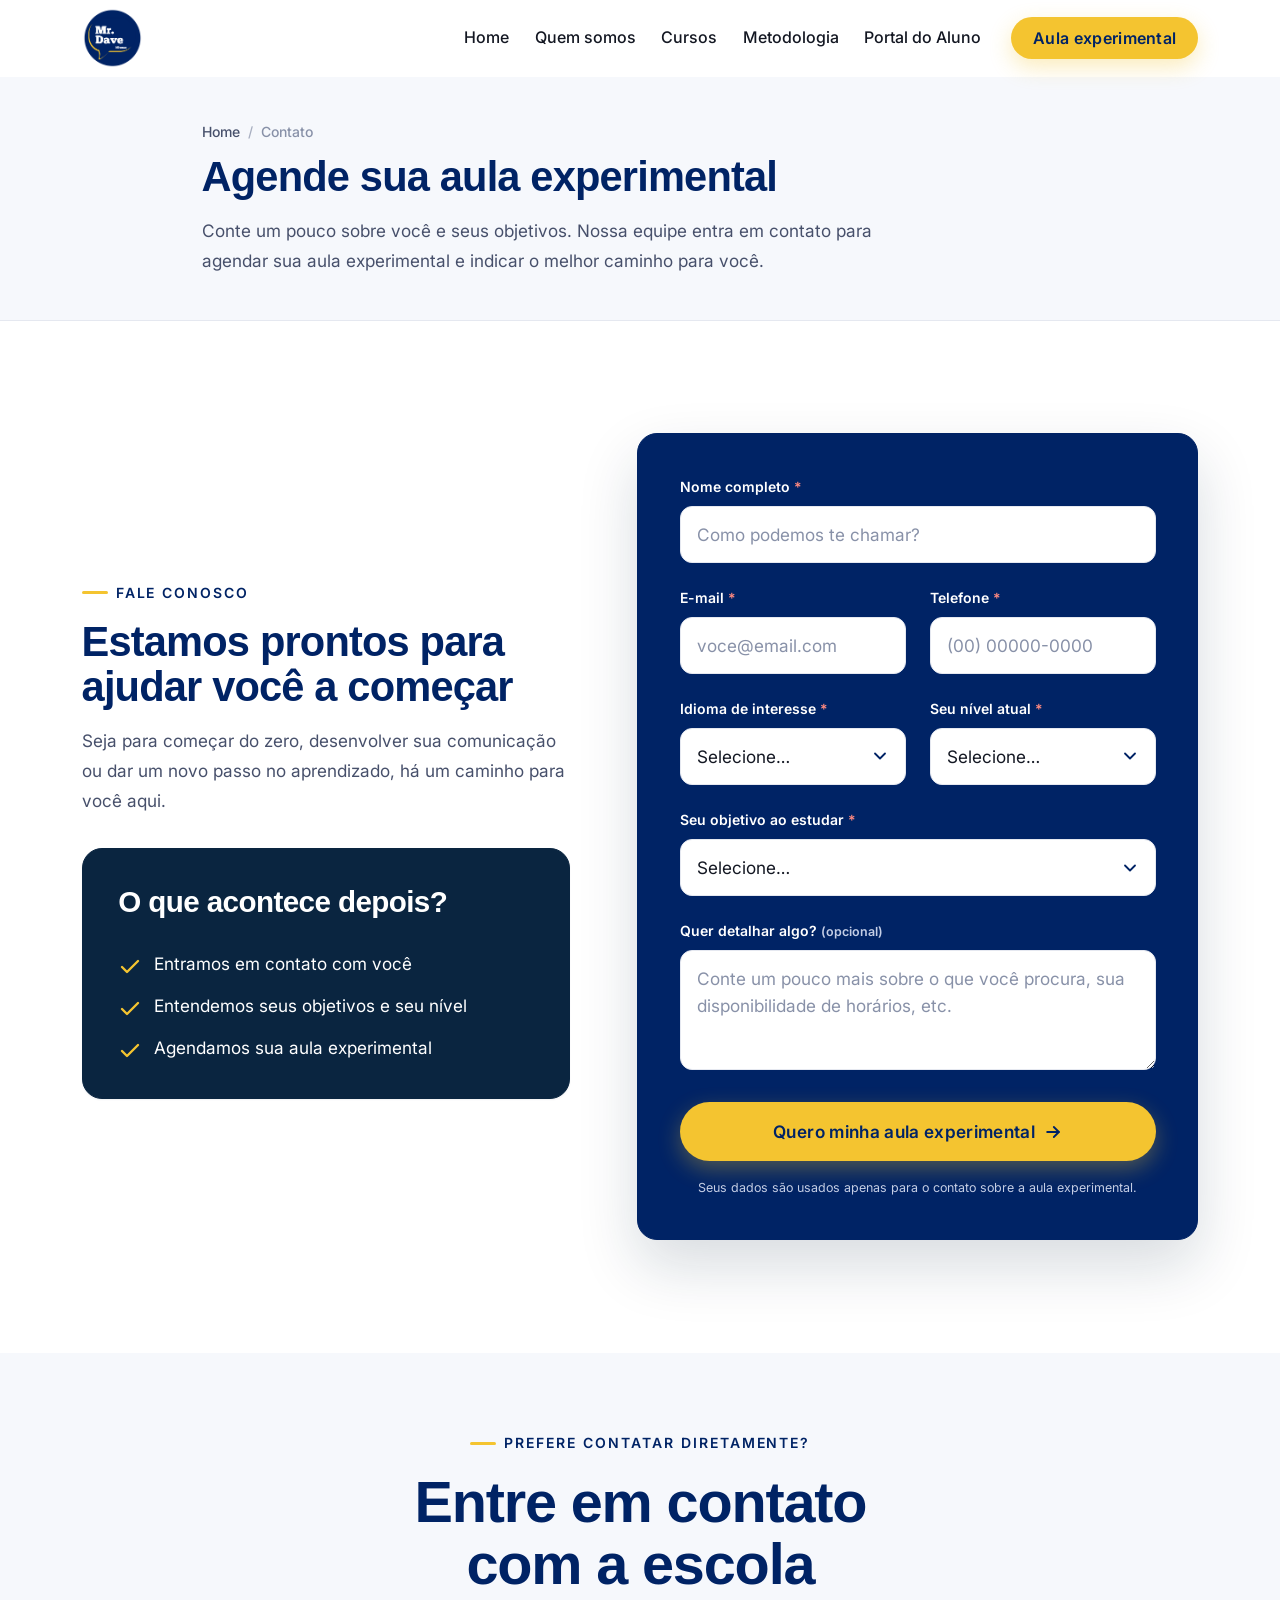
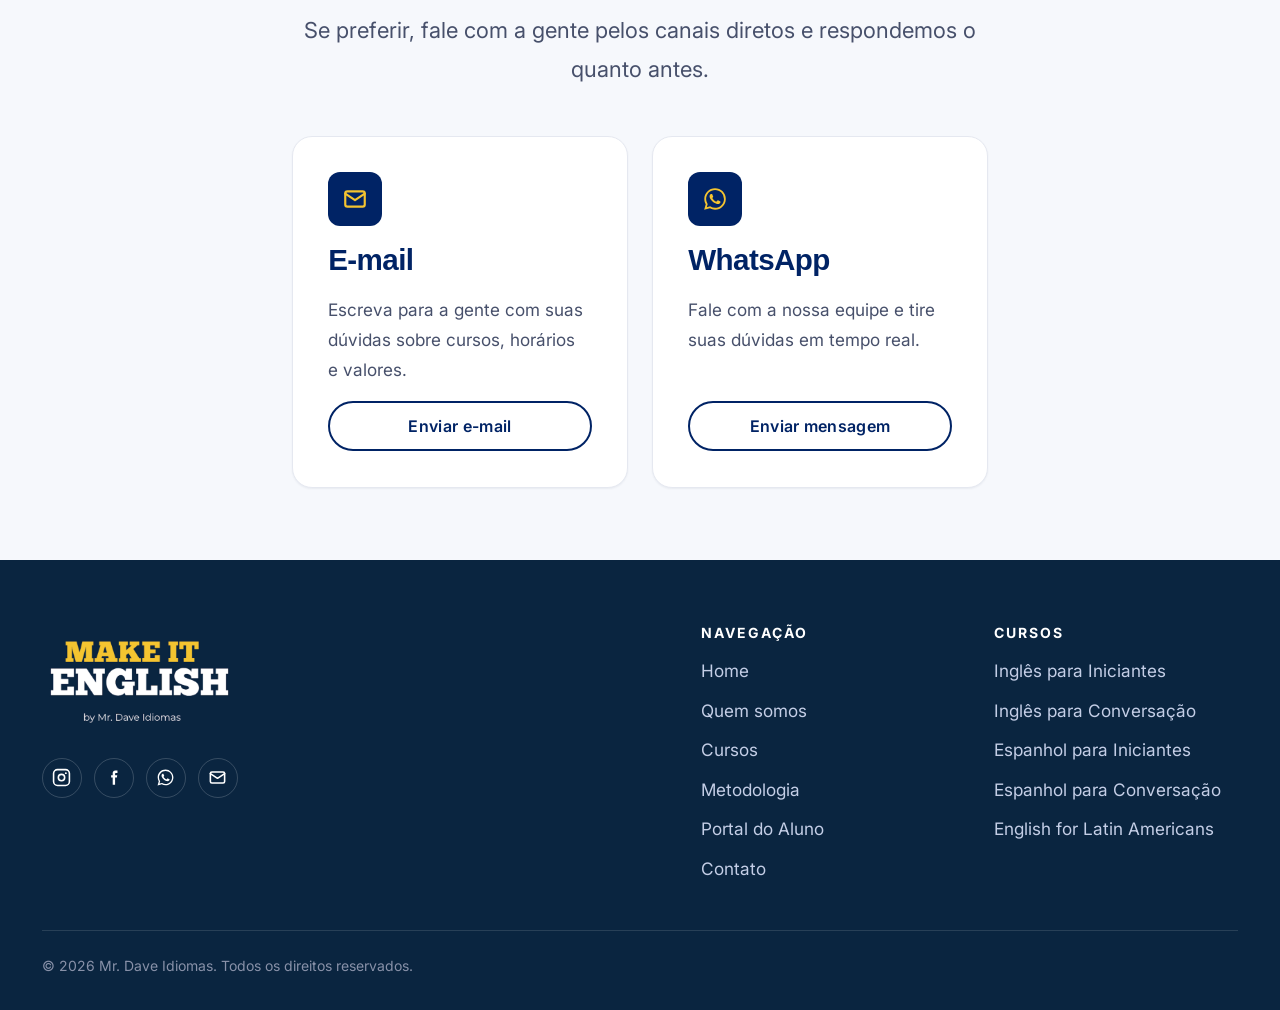
==== commit 5176a145: "Adiciona cache-busting (?v=) nos assets CSS/JS para evitar estilos desatualizados" ====
--- a/contato/index.html
+++ b/contato/index.html
@@ -6,23 +6,78 @@
   <title>Aula experimental &amp; Contato — Mr. Dave Idiomas</title>
   <meta name="description" content="Agende sua aula experimental de inglês ou espanhol na Mr. Dave Idiomas. Preencha o formulário e nossa equipe entra em contato com você." />
 
-  <link rel="icon" href="/assets/logos/favicon.png" type="image/svg+xml" />
+  <link rel="canonical" href="https://mrdaveidiomas.com.br/contato/" />
+  <meta name="robots" content="index, follow, max-image-preview:large, max-snippet:-1" />
+  <meta name="author" content="Mr. Dave Idiomas" />
+
+  <link rel="icon" href="/assets/logos/favicon.png" type="image/png" />
   <link rel="apple-touch-icon" href="/assets/logos/mr-dave-tile.png" />
   <meta name="theme-color" content="#002365" />
 
+  <!-- Open Graph -->
   <meta property="og:type" content="website" />
-  <meta property="og:title" content="Aula experimental — Mr. Dave Idiomas" />
-  <meta property="og:description" content="Dê o primeiro passo para se comunicar com confiança." />
-  <meta property="og:image" content="/assets/logos/mr-dave-tile.png" />
+  <meta property="og:site_name" content="Mr. Dave Idiomas" />
+  <meta property="og:locale" content="pt_BR" />
+  <meta property="og:url" content="https://mrdaveidiomas.com.br/contato/" />
+  <meta property="og:title" content="Aula experimental &amp; Contato — Mr. Dave Idiomas" />
+  <meta property="og:description" content="Agende sua aula experimental de inglês ou espanhol. Preencha o formulário ou fale pelo WhatsApp." />
+  <meta property="og:image" content="https://mrdaveidiomas.com.br/assets/img/og-image.png" />
+  <meta property="og:image:width" content="1200" />
+  <meta property="og:image:height" content="630" />
+
+  <!-- Twitter -->
+  <meta name="twitter:card" content="summary_large_image" />
+  <meta name="twitter:title" content="Aula experimental &amp; Contato — Mr. Dave Idiomas" />
+  <meta name="twitter:description" content="Agende sua aula experimental de inglês ou espanhol. Formulário ou WhatsApp." />
+  <meta name="twitter:image" content="https://mrdaveidiomas.com.br/assets/img/og-image.png" />
 
   <link rel="preconnect" href="https://fonts.googleapis.com" />
   <link rel="preconnect" href="https://fonts.gstatic.com" crossorigin />
   <link href="https://fonts.googleapis.com/css2?family=Inter:wght@400;500;600;700&family=Roboto+Slab:wght@400;500;700;900&display=swap" rel="stylesheet" />
 
-  <link rel="stylesheet" href="/assets/css/tokens.css" />
-  <link rel="stylesheet" href="/assets/css/base.css" />
-  <link rel="stylesheet" href="/assets/css/components.css" />
-  <link rel="stylesheet" href="/assets/css/pages.css" />
+  <link rel="stylesheet" href="/assets/css/tokens.css?v=20260820" />
+  <link rel="stylesheet" href="/assets/css/base.css?v=20260820" />
+  <link rel="stylesheet" href="/assets/css/components.css?v=20260820" />
+  <link rel="stylesheet" href="/assets/css/pages.css?v=20260820" />
+
+  <!-- Dados estruturados (Schema.org) — página de contato -->
+  <script type="application/ld+json">
+  {
+    "@context": "https://schema.org",
+    "@graph": [
+      {
+        "@type": "EducationalOrganization",
+        "@id": "https://mrdaveidiomas.com.br/#organization",
+        "name": "Mr. Dave Idiomas",
+        "url": "https://mrdaveidiomas.com.br/",
+        "logo": "https://mrdaveidiomas.com.br/assets/logos/logo.png",
+        "email": "mrdaveidiomas@gmail.com",
+        "telephone": "+55-12-98833-6873",
+        "contactPoint": {
+          "@type": "ContactPoint",
+          "contactType": "customer support",
+          "email": "mrdaveidiomas@gmail.com",
+          "telephone": "+55-12-98833-6873",
+          "availableLanguage": ["Portuguese", "English", "Spanish"]
+        }
+      },
+      {
+        "@type": "ContactPage",
+        "url": "https://mrdaveidiomas.com.br/contato/",
+        "name": "Aula experimental & Contato — Mr. Dave Idiomas",
+        "inLanguage": "pt-BR",
+        "about": { "@id": "https://mrdaveidiomas.com.br/#organization" }
+      },
+      {
+        "@type": "BreadcrumbList",
+        "itemListElement": [
+          { "@type": "ListItem", "position": 1, "name": "Home", "item": "https://mrdaveidiomas.com.br/" },
+          { "@type": "ListItem", "position": 2, "name": "Contato", "item": "https://mrdaveidiomas.com.br/contato/" }
+        ]
+      }
+    ]
+  }
+  </script>
 </head>
 <body data-page="contato">
   <div id="site-header"></div>
@@ -88,7 +143,7 @@
                 valida e exibe a mensagem de sucesso, sem enviar dados a lugar nenhum.
                 Ex.: <form class="contact-form" data-endpoint="https://formspree.io/f/XXXX" ...>
               -->
-              <form class="contact-form" novalidate>
+              <form class="contact-form" data-endpoint="https://formspree.io/f/mljrpgdk" novalidate>
                 <div class="form-grid">
                   <div class="field field--full">
                     <label class="field__label" for="nome">Nome completo <span class="req" aria-hidden="true">*</span></label>
@@ -226,8 +281,8 @@
 
   <div id="site-footer"></div>
 
-  <script src="/assets/js/includes.js"></script>
-  <script src="/assets/js/main.js"></script>
-  <script src="/assets/js/form.js"></script>
+  <script src="/assets/js/includes.js?v=20260820"></script>
+  <script src="/assets/js/main.js?v=20260820"></script>
+  <script src="/assets/js/form.js?v=20260820"></script>
 </body>
 </html>
--- a/assets/css/pages.css
+++ b/assets/css/pages.css
@@ -364,8 +364,12 @@
   margin-top: 2px;
 }
 
-/* ---- Foto emoldurada (com detalhe amarelo) ---------------------------- */
+/* ---- Foto emoldurada (com detalhe amarelo e legenda) ------------------ */
 .photo-frame {
+  margin: 0;
+}
+
+.photo-frame__media {
   position: relative;
   isolation: isolate;
 }
@@ -384,7 +388,6 @@
 .photo-frame__img {
   position: relative;
   z-index: 1;
-  margin: 0;
   border-radius: var(--radius-xl);
   overflow: hidden;
   box-shadow: var(--shadow-lg);
@@ -403,6 +406,186 @@
   block-size: 100%;
   aspect-ratio: 4 / 5;
   object-fit: cover;
+}
+
+.photo-frame__caption {
+  display: flex;
+  flex-direction: column;
+  gap: 2px;
+  margin-top: var(--space-5);
+  padding-inline-start: var(--space-4);
+  border-inline-start: 3px solid var(--color-yellow);
+}
+
+.photo-frame__name {
+  font-family: var(--font-display);
+  font-weight: var(--fw-bold);
+  font-size: var(--fs-lg);
+  color: var(--color-navy);
+  line-height: var(--lh-snug);
+}
+
+.photo-frame__role {
+  font-size: var(--fs-sm);
+  font-weight: var(--fw-semibold);
+  letter-spacing: var(--ls-wide);
+  color: var(--color-ink-soft);
+}
+
+/* ---- Portal do aluno: preview em "janela de navegador" ---------------- */
+.portal-mock {
+  background: var(--color-white);
+  border: 1px solid var(--color-line);
+  border-radius: var(--radius-lg);
+  box-shadow: var(--shadow-lg);
+  overflow: hidden;
+}
+
+.portal-mock__bar {
+  display: flex;
+  align-items: center;
+  gap: var(--space-3);
+  padding: var(--space-3) var(--space-4);
+  background: var(--color-surface-alt);
+  border-bottom: 1px solid var(--color-line);
+}
+
+.portal-mock__dots {
+  display: flex;
+  gap: 6px;
+  flex-shrink: 0;
+}
+
+.portal-mock__dots span {
+  inline-size: 10px;
+  block-size: 10px;
+  border-radius: var(--radius-pill);
+  background: var(--color-navy-100);
+}
+
+.portal-mock__url {
+  flex: 1;
+  font-size: var(--fs-xs);
+  color: var(--color-ink-faint);
+  background: var(--color-white);
+  padding: 5px 12px;
+  border-radius: var(--radius-pill);
+  border: 1px solid var(--color-line);
+  text-align: center;
+  white-space: nowrap;
+  overflow: hidden;
+  text-overflow: ellipsis;
+}
+
+.portal-mock__body {
+  display: grid;
+  gap: var(--space-4);
+  padding: var(--space-5);
+}
+
+.portal-mock__greet {
+  display: flex;
+  align-items: center;
+  gap: var(--space-3);
+}
+
+.portal-mock__avatar {
+  display: grid;
+  place-items: center;
+  inline-size: 44px;
+  block-size: 44px;
+  border-radius: var(--radius-pill);
+  background: var(--color-navy);
+  color: var(--color-white);
+  font-family: var(--font-display);
+  font-weight: var(--fw-bold);
+  flex-shrink: 0;
+}
+
+.portal-mock__greet strong {
+  display: block;
+  color: var(--color-navy);
+}
+
+.portal-mock__sub {
+  font-size: var(--fs-sm);
+  color: var(--color-ink-faint);
+}
+
+.portal-mock__progress {
+  display: grid;
+  gap: var(--space-2);
+  padding: var(--space-4);
+  background: var(--color-navy);
+  border-radius: var(--radius-md);
+}
+
+.portal-mock__progress-head {
+  display: flex;
+  justify-content: space-between;
+  align-items: center;
+  color: var(--color-white);
+  font-weight: var(--fw-semibold);
+  font-size: var(--fs-sm);
+}
+
+.portal-mock__level {
+  color: var(--color-yellow);
+}
+
+.progress-bar {
+  block-size: 8px;
+  border-radius: var(--radius-pill);
+  background: rgba(255, 255, 255, 0.16);
+  overflow: hidden;
+}
+
+.progress-bar span {
+  display: block;
+  block-size: 100%;
+  border-radius: var(--radius-pill);
+  background: var(--color-yellow);
+}
+
+.portal-mock__pct {
+  font-size: var(--fs-xs);
+  color: var(--text-on-dark-soft);
+}
+
+.portal-mock__row {
+  display: flex;
+  align-items: center;
+  gap: var(--space-3);
+  padding: var(--space-3) var(--space-4);
+  border: 1px solid var(--color-line);
+  border-radius: var(--radius-md);
+}
+
+.portal-mock__row strong {
+  display: block;
+  color: var(--color-navy);
+  font-size: var(--fs-sm);
+}
+
+.portal-mock__ic {
+  display: grid;
+  place-items: center;
+  inline-size: 34px;
+  block-size: 34px;
+  border-radius: var(--radius-sm);
+  background: var(--color-navy-050);
+  color: var(--color-navy);
+  flex-shrink: 0;
+}
+
+.portal-mock__ic svg {
+  inline-size: 18px;
+  block-size: 18px;
+}
+
+.portal-mock__ic--done {
+  background: var(--color-yellow-100);
+  color: var(--color-yellow-600);
 }
 
 /* ---- Cabeçalho de página interna ---------------------------------------
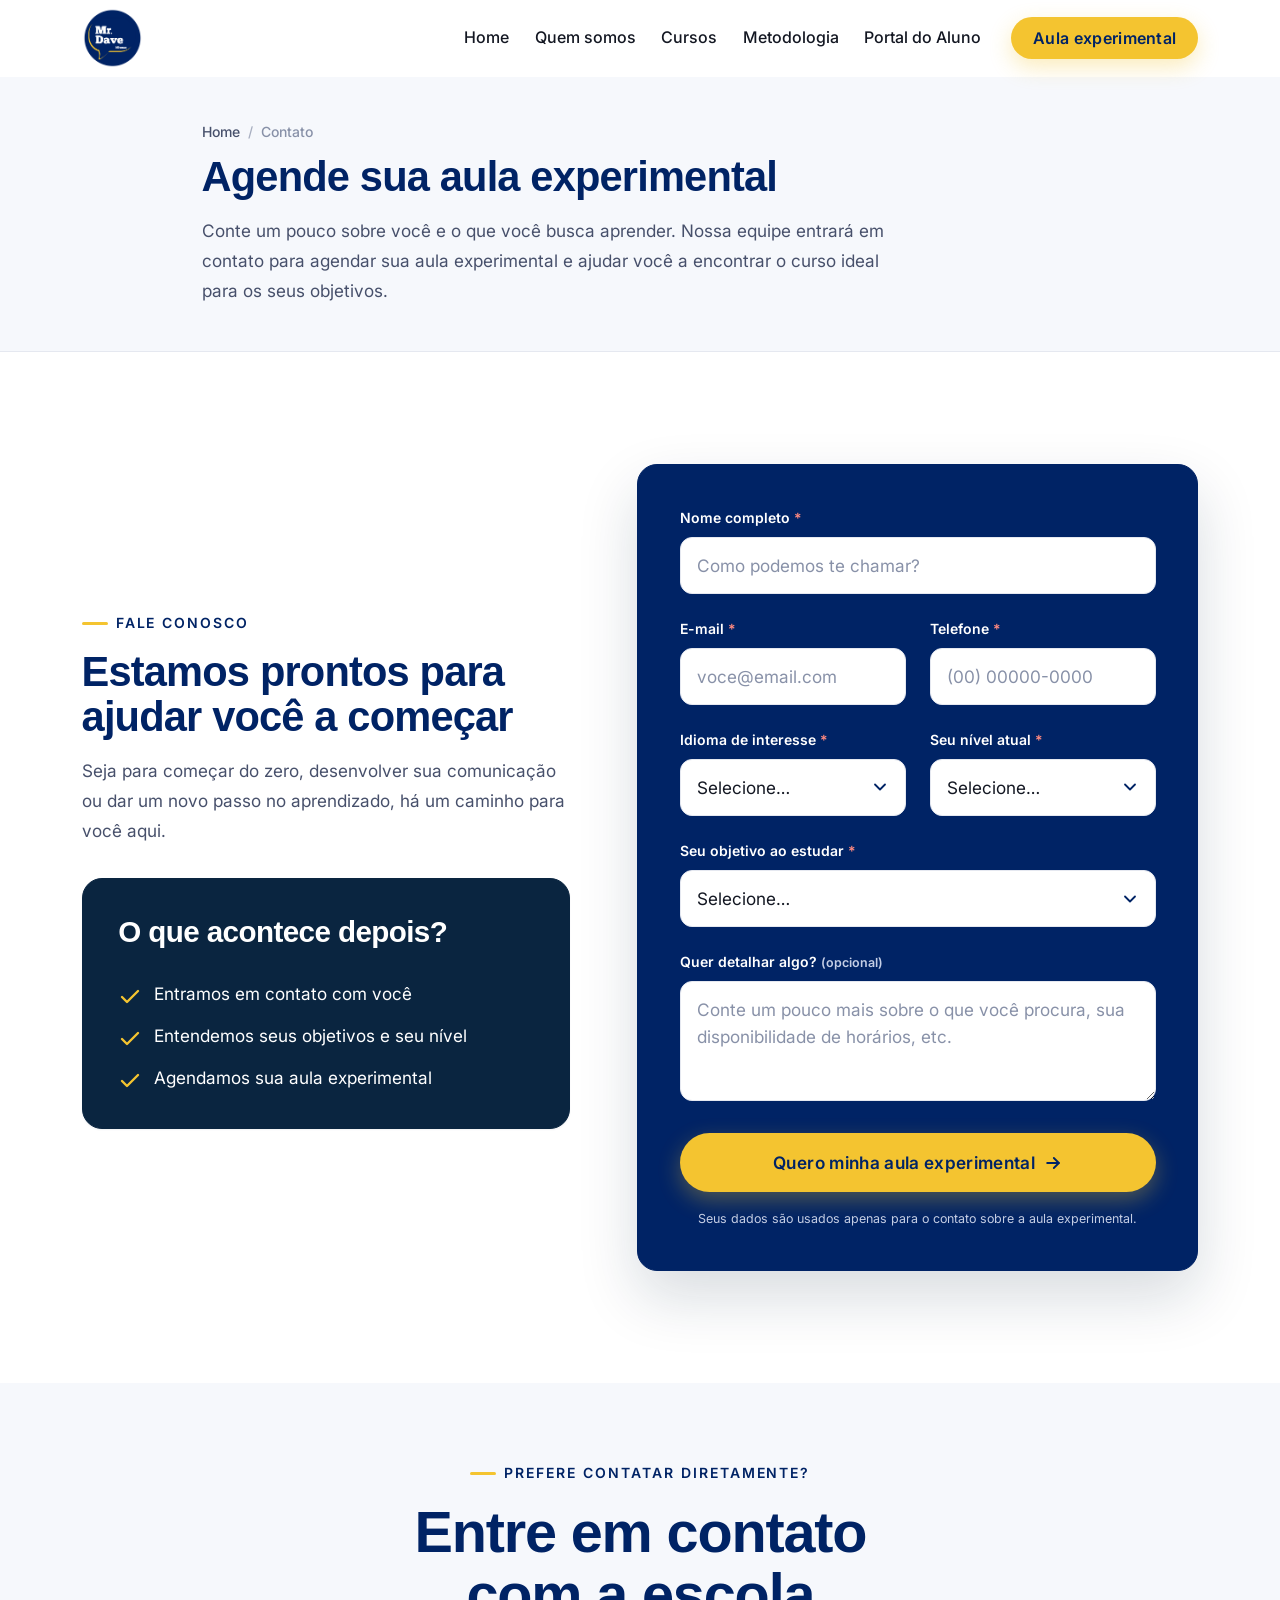
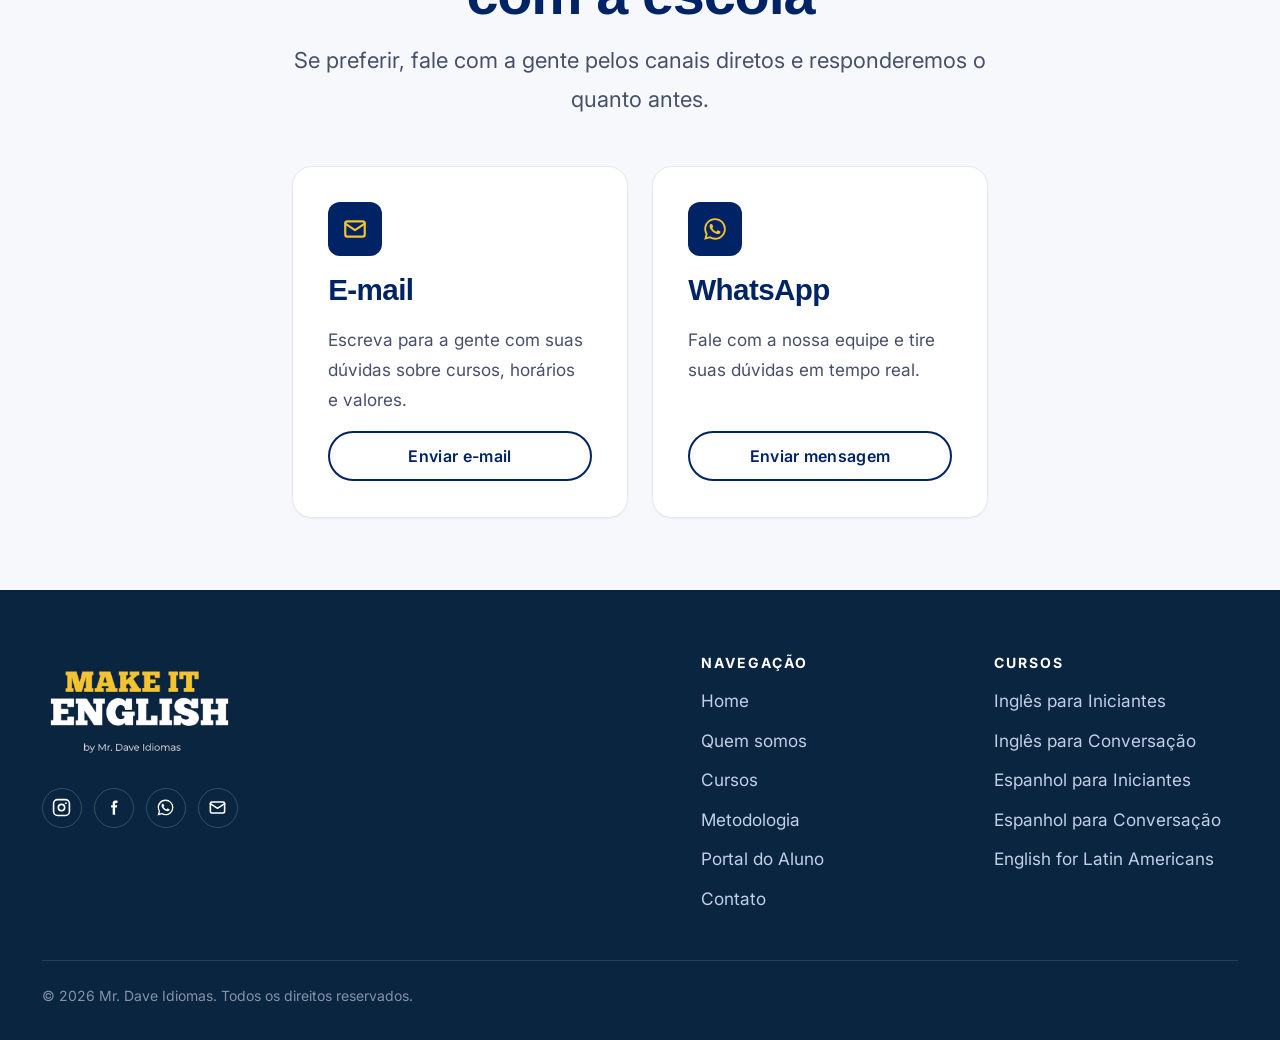
==== commit 260c7f12: "Pequenas alterações de copy e logo" ====
--- a/contato/index.html
+++ b/contato/index.html
@@ -91,8 +91,9 @@
         </nav>
         <h1>Agende sua aula experimental</h1>
         <p class="page-hero__lead">
-          Conte um pouco sobre você e seus objetivos. Nossa equipe entra em contato
-          para agendar sua aula experimental e indicar o melhor caminho para você.
+         Conte um pouco sobre você e o que você busca aprender. 
+         Nossa equipe entrará em contato para agendar sua aula experimental 
+         e ajudar você a encontrar o curso ideal para os seus objetivos.
         </p>
       </div>
     </section>
@@ -242,7 +243,7 @@
           <p class="eyebrow" style="justify-content: center;">Prefere contatar diretamente?</p>
           <h2>Entre em contato com a escola</h2>
           <p class="section-lead">
-            Se preferir, fale com a gente pelos canais diretos e respondemos o
+            Se preferir, fale com a gente pelos canais diretos e responderemos o
             quanto antes.
           </p>
         </div>
